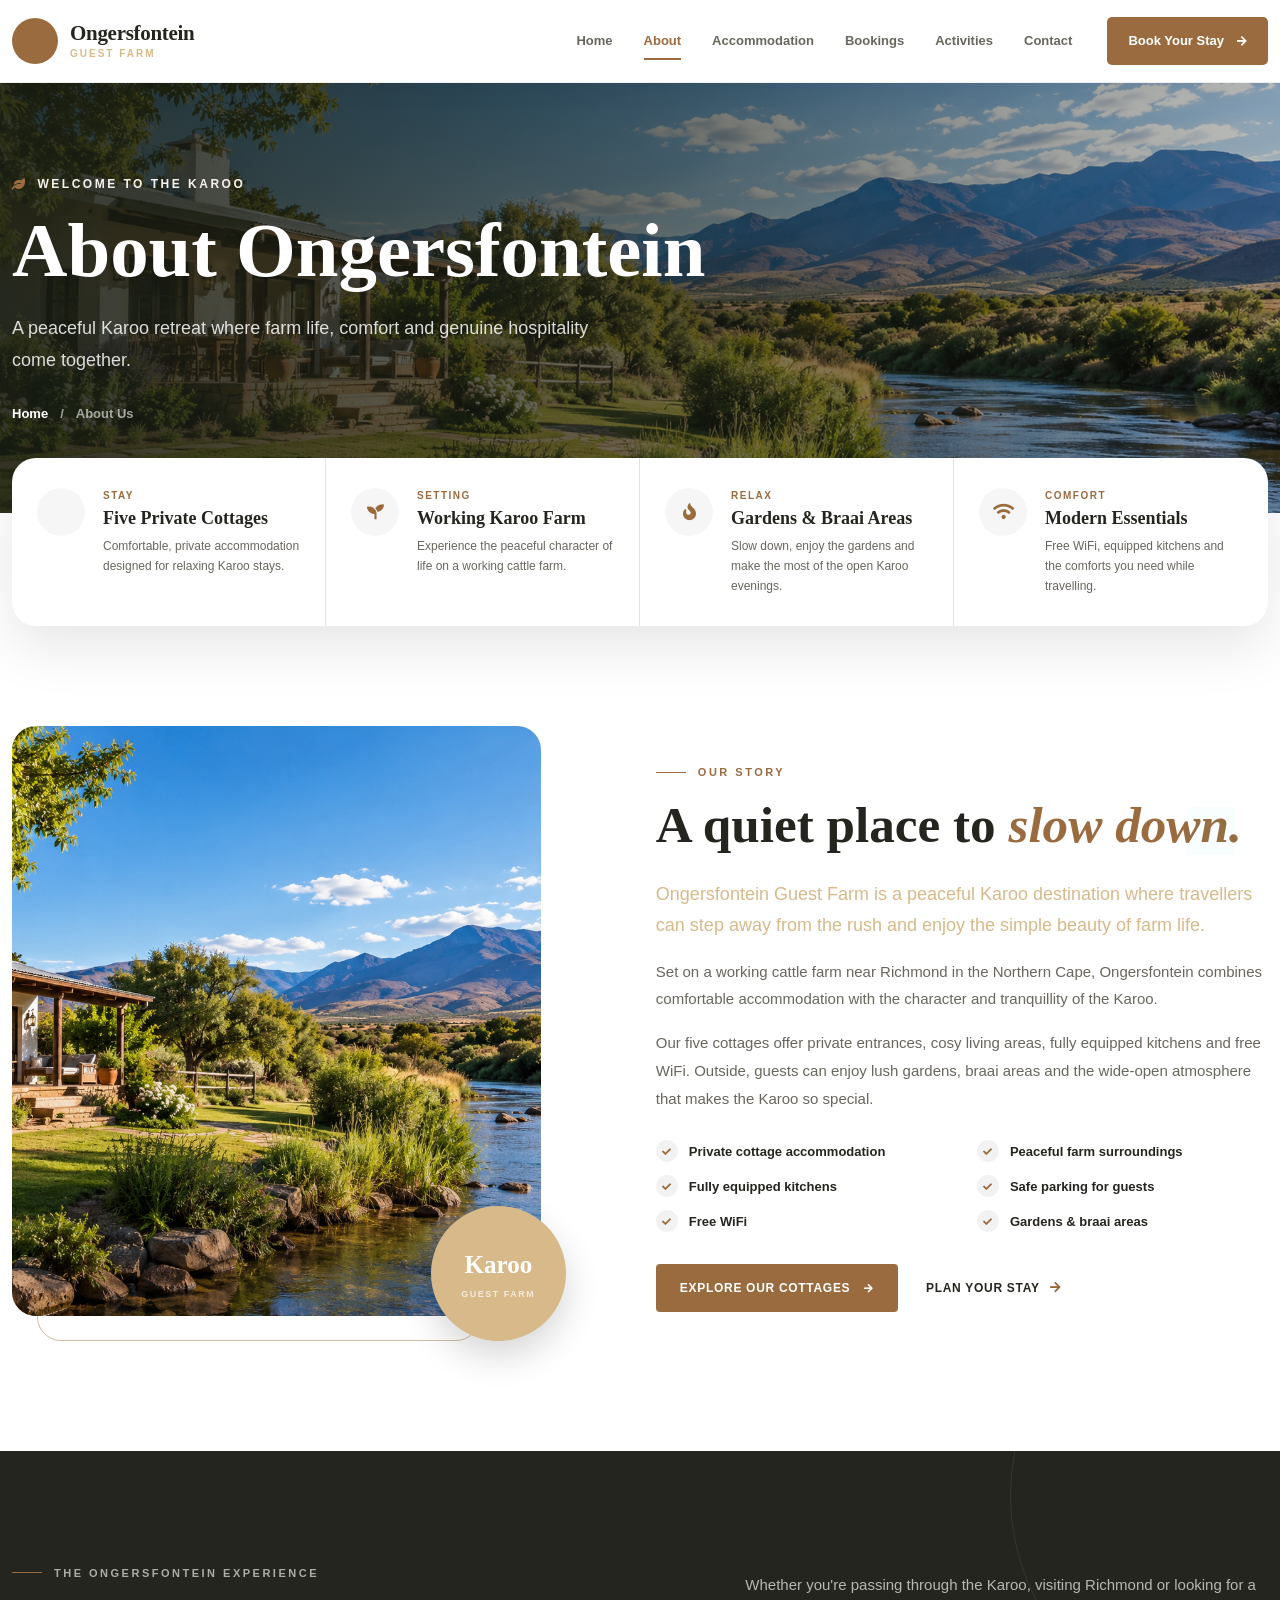
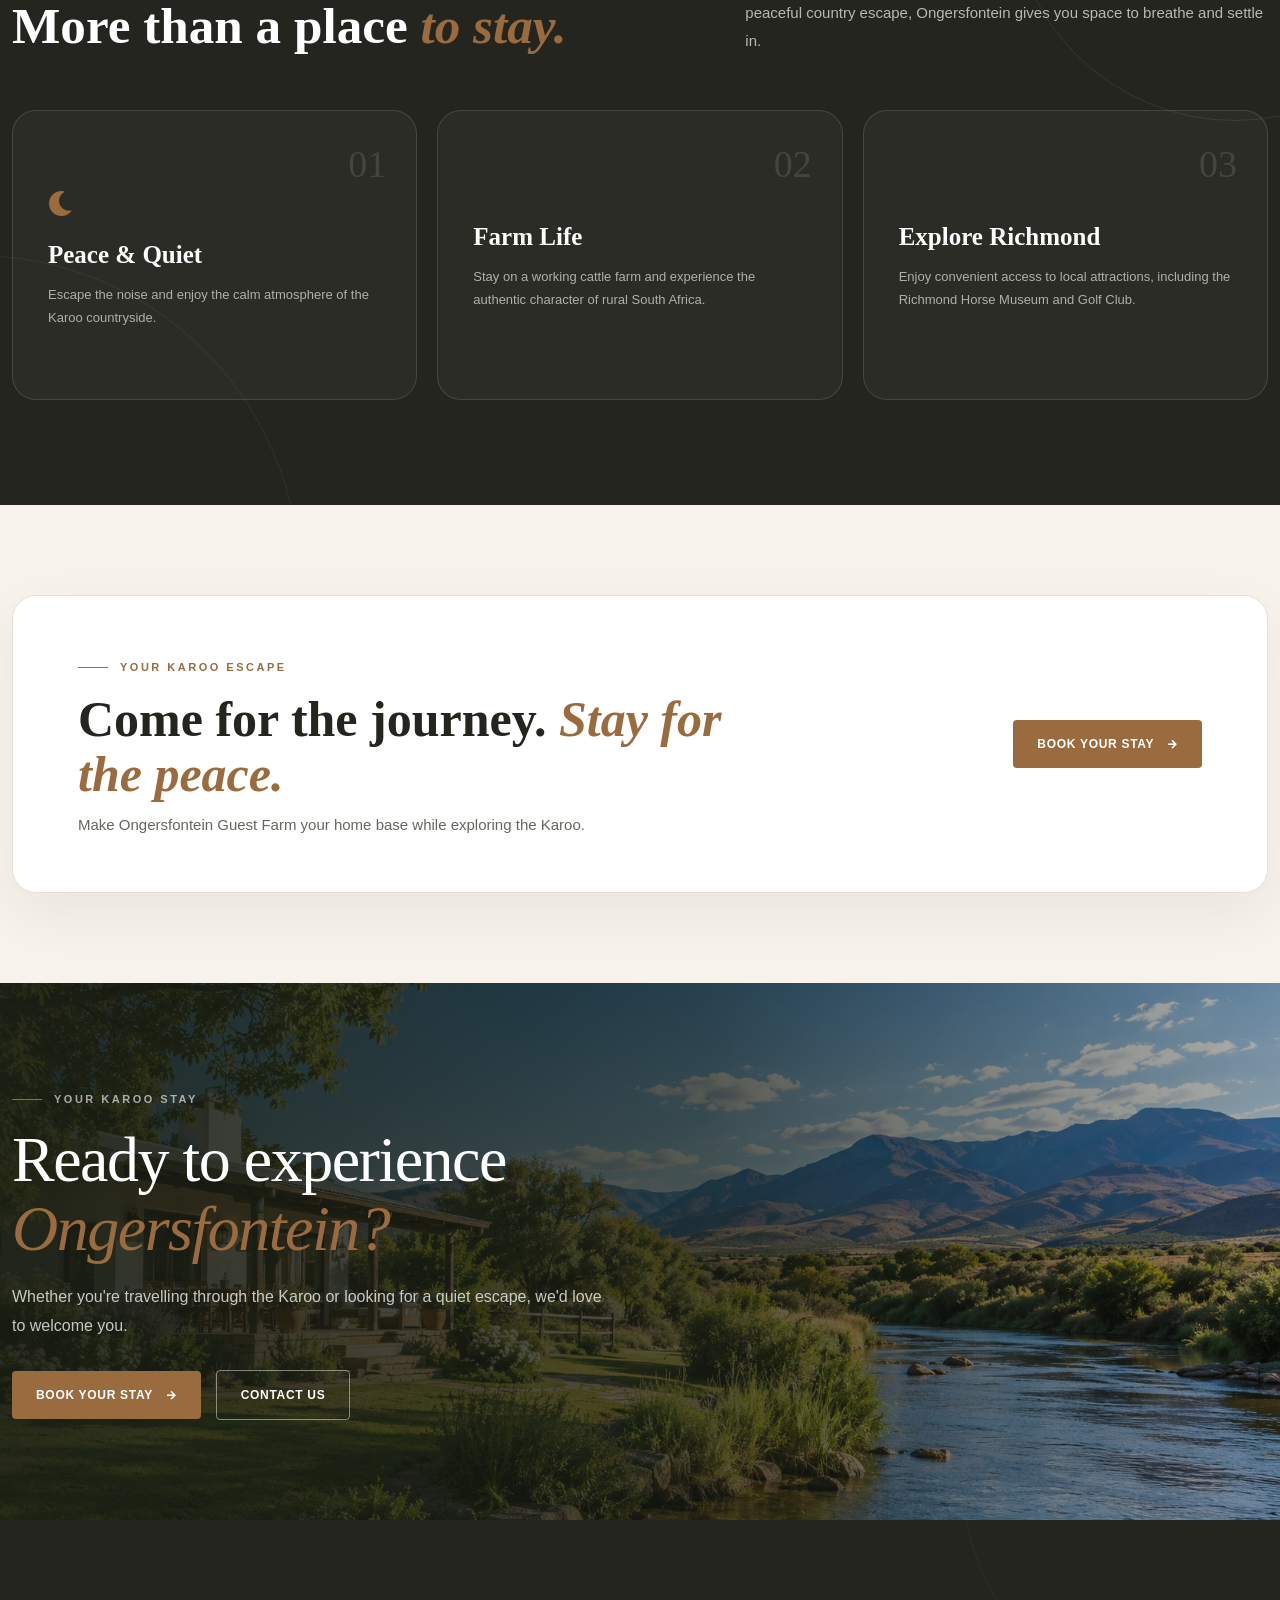
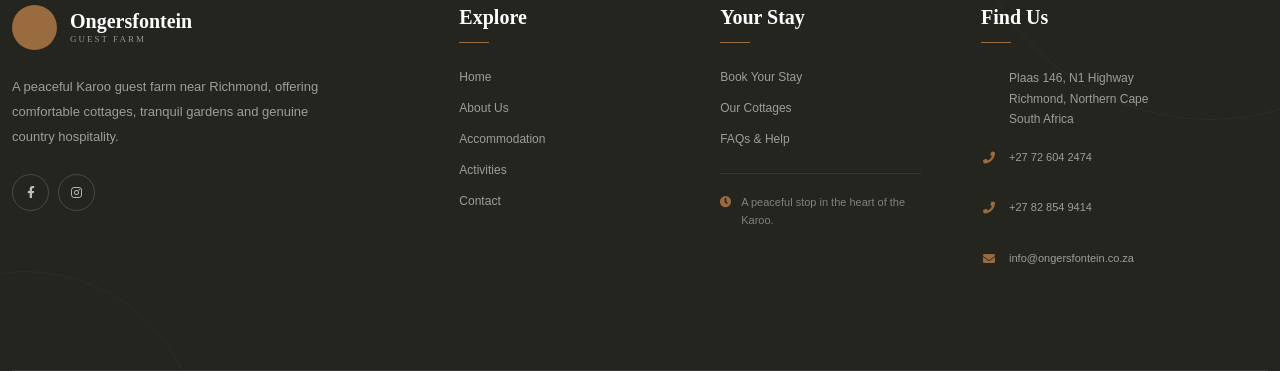
==== about.html @ 4c29304d "Initial website" ====
<!DOCTYPE html>
<html lang="en">

<head>
    <meta charset="utf-8">
    <title>eLEARNING - eLearning HTML Template</title>
    <meta content="width=device-width, initial-scale=1.0" name="viewport">
    <meta content="" name="keywords">
    <meta content="" name="description">

    <!-- Favicon -->
    <link href="img/favicon.ico" rel="icon">

    <!-- Google Web Fonts -->
    <link rel="preconnect" href="https://fonts.googleapis.com">
    <link rel="preconnect" href="https://fonts.gstatic.com" crossorigin>
    <link href="https://fonts.googleapis.com/css2?family=Heebo:wght@400;500;600&family=Nunito:wght@600;700;800&display=swap" rel="stylesheet">

    <!-- Icon Font Stylesheet -->
    <link href="https://cdnjs.cloudflare.com/ajax/libs/font-awesome/5.10.0/css/all.min.css" rel="stylesheet">
    <link href="https://cdn.jsdelivr.net/npm/bootstrap-icons@1.4.1/font/bootstrap-icons.css" rel="stylesheet">

    <!-- Libraries Stylesheet -->
    <link href="lib/animate/animate.min.css" rel="stylesheet">
    <link href="lib/owlcarousel/assets/owl.carousel.min.css" rel="stylesheet">

    <!-- Customized Bootstrap Stylesheet -->
    <link href="css/bootstrap.min.css" rel="stylesheet">

    <!-- Template Stylesheet -->
    <link href="css/style.css" rel="stylesheet">
</head>

<body>
 <!-- Spinner Start -->
<div id="spinner" class="modern-spinner show">
    <div class="spinner-ring"></div>
</div>
<!-- Spinner End -->


<!-- Navbar Start -->
<nav class="navbar navbar-expand-lg modern-navbar sticky-top">
    <div class="container">

        <a href="index.html" class="navbar-brand modern-brand">
            <span class="brand-mark">
                <i class="fa fa-mountain-sun"></i>
            </span>
            <span>
                <strong>Ongersfontein</strong>
                <small>Guest Farm</small>
            </span>
        </a>

        <button type="button"
                class="navbar-toggler modern-toggler"
                data-bs-toggle="collapse"
                data-bs-target="#navbarCollapse"
                aria-controls="navbarCollapse"
                aria-expanded="false"
                aria-label="Toggle navigation">
            <span></span>
            <span></span>
            <span></span>
        </button>

        <div class="collapse navbar-collapse" id="navbarCollapse">

            <div class="navbar-nav ms-auto align-items-lg-center">

                <a href="index.html" class="nav-item nav-link">
                    Home
                </a>

                <a href="about.html" class="nav-item nav-link active">
                    About
                </a>

                <a href="accommodation.html" class="nav-item nav-link">
                    Accommodation
                </a>

                <a href="bookings.html" class="nav-item nav-link">
                    Bookings
                </a>

                <a href="activities.html" class="nav-item nav-link">
                    Activities
                </a>

                <a href="contact.html" class="nav-item nav-link">
                    Contact
                </a>

            </div>

            <a href="bookings.html" class="modern-nav-btn">
                Book Your Stay
                <i class="fa fa-arrow-right"></i>
            </a>

        </div>
    </div>
</nav>
<!-- Navbar End -->


<!-- Page Hero Start -->
<section class="inner-page-hero">
    <div class="inner-page-hero-bg"></div>
    <div class="inner-page-hero-overlay"></div>

    <div class="container">
        <div class="inner-page-hero-content">

            <span class="hero-eyebrow">
                <i class="fa fa-leaf"></i>
                Welcome to the Karoo
            </span>

            <h1>About Ongersfontein</h1>

            <p>
                A peaceful Karoo retreat where farm life, comfort and
                genuine hospitality come together.
            </p>

            <div class="modern-breadcrumb">
                <a href="index.html">Home</a>
                <span>/</span>
                <span>About Us</span>
            </div>

        </div>
    </div>
</section>
<!-- Page Hero End -->


<!-- Highlights Start -->
<section class="about-highlights">
    <div class="container">

        <div class="highlight-grid">

            <div class="highlight-card">
                <div class="highlight-icon">
                    <i class="fa fa-house"></i>
                </div>

                <div>
                    <span>Stay</span>
                    <h4>Five Private Cottages</h4>
                    <p>
                        Comfortable, private accommodation designed
                        for relaxing Karoo stays.
                    </p>
                </div>
            </div>


            <div class="highlight-card">
                <div class="highlight-icon">
                    <i class="fa fa-seedling"></i>
                </div>

                <div>
                    <span>Setting</span>
                    <h4>Working Karoo Farm</h4>
                    <p>
                        Experience the peaceful character of life
                        on a working cattle farm.
                    </p>
                </div>
            </div>


            <div class="highlight-card">
                <div class="highlight-icon">
                    <i class="fa fa-fire"></i>
                </div>

                <div>
                    <span>Relax</span>
                    <h4>Gardens & Braai Areas</h4>
                    <p>
                        Slow down, enjoy the gardens and make the
                        most of the open Karoo evenings.
                    </p>
                </div>
            </div>


            <div class="highlight-card">
                <div class="highlight-icon">
                    <i class="fa fa-wifi"></i>
                </div>

                <div>
                    <span>Comfort</span>
                    <h4>Modern Essentials</h4>
                    <p>
                        Free WiFi, equipped kitchens and the comforts
                        you need while travelling.
                    </p>
                </div>
            </div>

        </div>

    </div>
</section>
<!-- Highlights End -->


<!-- About Story Start -->
<section class="farm-story-section">
    <div class="container">

        <div class="farm-story-grid">

            <!-- Image -->
            <div class="farm-story-image-wrap">

                <div class="farm-story-image">
                    <img src="img/A.png"
                         alt="Ongersfontein Guest Farm in the Karoo">
                </div>

                <div class="farm-story-badge">
                    <strong>Karoo</strong>
                    <span>Guest Farm</span>
                </div>

            </div>


            <!-- Content -->
            <div class="farm-story-content">

                <span class="modern-section-label">
                    Our Story
                </span>

                <h2>
                    A quiet place to
                    <em>slow down.</em>
                </h2>

                <p class="story-lead">
                    Ongersfontein Guest Farm is a peaceful Karoo
                    destination where travellers can step away from
                    the rush and enjoy the simple beauty of farm life.
                </p>

                <p>
                    Set on a working cattle farm near Richmond in the
                    Northern Cape, Ongersfontein combines comfortable
                    accommodation with the character and tranquillity
                    of the Karoo.
                </p>

                <p>
                    Our five cottages offer private entrances, cosy
                    living areas, fully equipped kitchens and free WiFi.
                    Outside, guests can enjoy lush gardens, braai areas
                    and the wide-open atmosphere that makes the Karoo
                    so special.
                </p>


                <div class="story-features">

                    <div class="story-feature">
                        <i class="fa fa-check"></i>
                        <span>Private cottage accommodation</span>
                    </div>

                    <div class="story-feature">
                        <i class="fa fa-check"></i>
                        <span>Peaceful farm surroundings</span>
                    </div>

                    <div class="story-feature">
                        <i class="fa fa-check"></i>
                        <span>Fully equipped kitchens</span>
                    </div>

                    <div class="story-feature">
                        <i class="fa fa-check"></i>
                        <span>Safe parking for guests</span>
                    </div>

                    <div class="story-feature">
                        <i class="fa fa-check"></i>
                        <span>Free WiFi</span>
                    </div>

                    <div class="story-feature">
                        <i class="fa fa-check"></i>
                        <span>Gardens & braai areas</span>
                    </div>

                </div>


                <div class="story-actions">

                    <a href="accommodation.html"
                       class="modern-primary-btn">
                        Explore Our Cottages
                        <i class="fa fa-arrow-right"></i>
                    </a>

                    <a href="bookings.html"
                       class="modern-text-btn">
                        Plan Your Stay
                        <i class="fa fa-arrow-right"></i>
                    </a>

                </div>

            </div>

        </div>

    </div>
</section>
<!-- About Story End -->


<!-- Karoo Experience Start -->
<section class="karoo-experience">

    <div class="container">

        <div class="experience-heading">

            <div>
                <span class="modern-section-label light-label">
                    The Ongersfontein Experience
                </span>

                <h2>
                    More than a place
                    <em>to stay.</em>
                </h2>
            </div>

            <p>
                Whether you're passing through the Karoo, visiting
                Richmond or looking for a peaceful country escape,
                Ongersfontein gives you space to breathe and settle in.
            </p>

        </div>


        <div class="experience-grid">

            <div class="experience-card">
                <div class="experience-number">01</div>

                <i class="fa fa-moon"></i>

                <h3>Peace & Quiet</h3>

                <p>
                    Escape the noise and enjoy the calm atmosphere
                    of the Karoo countryside.
                </p>
            </div>


            <div class="experience-card">
                <div class="experience-number">02</div>

                <i class="fa fa-cow"></i>

                <h3>Farm Life</h3>

                <p>
                    Stay on a working cattle farm and experience
                    the authentic character of rural South Africa.
                </p>
            </div>


            <div class="experience-card">
                <div class="experience-number">03</div>

                <i class="fa fa-location-dot"></i>

                <h3>Explore Richmond</h3>

                <p>
                    Enjoy convenient access to local attractions,
                    including the Richmond Horse Museum and Golf Club.
                </p>
            </div>

        </div>

    </div>

</section>
<!-- Karoo Experience End -->


<!-- Location / CTA Start -->
<section class="about-booking-cta">

    <div class="container">

        <div class="about-cta-inner">

            <div>
                <span class="modern-section-label">
                    Your Karoo Escape
                </span>

                <h2>
                    Come for the journey.
                    <em>Stay for the peace.</em>
                </h2>

                <p>
                    Make Ongersfontein Guest Farm your home base
                    while exploring the Karoo.
                </p>
            </div>

            <a href="bookings.html" class="modern-primary-btn">
                Book Your Stay
                <i class="fa fa-arrow-right"></i>
            </a>

        </div>

    </div>

</section>



<!-- Booking CTA Start -->
<section class="final-booking">

    <div class="final-booking-bg"></div>
    <div class="final-booking-overlay"></div>

    <div class="container">

        <div class="final-booking-content">

            <span class="modern-section-label light-label">
                Your Karoo Stay
            </span>

            <h2>
                Ready to experience
                <em>Ongersfontein?</em>
            </h2>

            <p>
                Whether you're travelling through the Karoo or
                looking for a quiet escape, we'd love to welcome you.
            </p>

            <div class="final-booking-actions">

                <a href="bookings.html" class="modern-primary-btn">
                    Book Your Stay
                    <i class="fa fa-arrow-right"></i>
                </a>

                <a href="contact.html" class="modern-light-btn">
                    Contact Us
                </a>

            </div>

        </div>

    </div>

</section>
<!-- Booking CTA End -->


<!-- Footer Start -->
<footer class="modern-footer">

    <div class="container">

        <div class="footer-main">

            <!-- Brand -->
            <div class="footer-brand">

                <a href="index.html" class="footer-logo">
                    <span class="footer-logo-mark">
                        <i class="fa fa-mountain-sun"></i>
                    </span>

                    <span>
                        <strong>Ongersfontein</strong>
                        <small>Guest Farm</small>
                    </span>
                </a>

                <p>
                    A peaceful Karoo guest farm near Richmond,
                    offering comfortable cottages, tranquil gardens
                    and genuine country hospitality.
                </p>

                <div class="footer-social">

                    <a href="#"
                       aria-label="Facebook">
                        <i class="fab fa-facebook-f"></i>
                    </a>

                    <a href="#"
                       aria-label="Instagram">
                        <i class="fab fa-instagram"></i>
                    </a>

                </div>

            </div>


            <!-- Explore -->
            <div class="footer-column">

                <h4>Explore</h4>

                <a href="index.html">Home</a>
                <a href="about.html">About Us</a>
                <a href="accommodation.html">Accommodation</a>
                <a href="activities.html">Activities</a>
                <a href="contact.html">Contact</a>

            </div>


            <!-- Your Stay -->
            <div class="footer-column">

                <h4>Your Stay</h4>

                <a href="bookings.html">Book Your Stay</a>
                <a href="accommodation.html">Our Cottages</a>
                <a href="faq.html">FAQs & Help</a>

                <div class="footer-mini-note">
                    <i class="fa fa-clock"></i>
                    <span>
                        A peaceful stop in the
                        heart of the Karoo.
                    </span>
                </div>

            </div>


            <!-- Contact -->
            <div class="footer-column footer-contact">

                <h4>Find Us</h4>

                <div class="footer-contact-item">
                    <i class="fa fa-location-dot"></i>

                    <span>
                        Plaas 146, N1 Highway<br>
                        Richmond, Northern Cape<br>
                        South Africa
                    </span>
                </div>


                <div class="footer-contact-item">
                    <i class="fa fa-phone"></i>

                    <a href="tel:+27726042474">
                        +27 72 604 2474
                    </a>
                </div>


                <div class="footer-contact-item">
                    <i class="fa fa-phone"></i>

                    <a href="tel:+27828549414">
                        +27 82 854 9414
                    </a>
                </div>


                <div class="footer-contact-item">
                    <i class="fa fa-envelope"></i>

                    <a href="mailto:info@ongersfontein.co.za">
                        info@ongersfontein.co.za
                    </a>
                </div>

            </div>

        </div>
    <!-- Back to Top -->
    <a href="#" class="btn btn-lg btn-primary btn-lg-square back-to-top"><i class="bi bi-arrow-up"></i></a>


    <!-- JavaScript Libraries -->
    <script src="https://code.jquery.com/jquery-3.4.1.min.js"></script>
    <script src="https://cdn.jsdelivr.net/npm/bootstrap@5.0.0/dist/js/bootstrap.bundle.min.js"></script>
    <script src="lib/wow/wow.min.js"></script>
    <script src="lib/easing/easing.min.js"></script>
    <script src="lib/waypoints/waypoints.min.js"></script>
    <script src="lib/owlcarousel/owl.carousel.min.js"></script>

    <!-- Template Javascript -->
    <script src="js/main.js"></script>
</body>

</html>
---- css/style.css ----
/********** Template CSS **********/
:root {
    --primary: #06BBCC;
    --light: #F0FBFC;
    --dark: #181d38;
}

.fw-medium {
    font-weight: 600 !important;
}

.fw-semi-bold {
    font-weight: 700 !important;
}

.back-to-top {
    position: fixed;
    display: none;
    right: 45px;
    bottom: 45px;
    z-index: 99;
}


/*** Spinner ***/
#spinner {
    opacity: 0;
    visibility: hidden;
    transition: opacity .5s ease-out, visibility 0s linear .5s;
    z-index: 99999;
}

#spinner.show {
    transition: opacity .5s ease-out, visibility 0s linear 0s;
    visibility: visible;
    opacity: 1;
}


/*** Button ***/
.btn {
    font-family: 'Nunito', sans-serif;
    font-weight: 600;
    transition: .5s;
}

.btn.btn-primary,
.btn.btn-secondary {
    color: #FFFFFF;
}

.btn-square {
    width: 38px;
    height: 38px;
}

.btn-sm-square {
    width: 32px;
    height: 32px;
}

.btn-lg-square {
    width: 48px;
    height: 48px;
}

.btn-square,
.btn-sm-square,
.btn-lg-square {
    padding: 0;
    display: flex;
    align-items: center;
    justify-content: center;
    font-weight: normal;
    border-radius: 0px;
}


/*** Navbar ***/
.navbar .dropdown-toggle::after {
    border: none;
    content: "\f107";
    font-family: "Font Awesome 5 Free";
    font-weight: 900;
    vertical-align: middle;
    margin-left: 8px;
}

.navbar-light .navbar-nav .nav-link {
    margin-right: 30px;
    padding: 25px 0;
    color: #FFFFFF;
    font-size: 15px;
    text-transform: uppercase;
    outline: none;
}

.navbar-light .navbar-nav .nav-link:hover,
.navbar-light .navbar-nav .nav-link.active {
    color: var(--primary);
}

@media (max-width: 991.98px) {
    .navbar-light .navbar-nav .nav-link  {
        margin-right: 0;
        padding: 10px 0;
    }

    .navbar-light .navbar-nav {
        border-top: 1px solid #EEEEEE;
    }
}

.navbar-light .navbar-brand,
.navbar-light a.btn {
    height: 75px;
}

.navbar-light .navbar-nav .nav-link {
    color: var(--dark);
    font-weight: 500;
}

.navbar-light.sticky-top {
    top: -100px;
    transition: .5s;
}

@media (min-width: 992px) {
    .navbar .nav-item .dropdown-menu {
        display: block;
        margin-top: 0;
        opacity: 0;
        visibility: hidden;
        transition: .5s;
    }

    .navbar .dropdown-menu.fade-down {
        top: 100%;
        transform: rotateX(-75deg);
        transform-origin: 0% 0%;
    }

    .navbar .nav-item:hover .dropdown-menu {
        top: 100%;
        transform: rotateX(0deg);
        visibility: visible;
        transition: .5s;
        opacity: 1;
    }
}


/*** Header carousel ***/
@media (max-width: 768px) {
    .header-carousel .owl-carousel-item {
        position: relative;
        min-height: 500px;
    }
    
    .header-carousel .owl-carousel-item img {
        position: absolute;
        width: 100%;
        height: 100%;
        object-fit: cover;
    }
}

.header-carousel .owl-nav {
    position: absolute;
    top: 50%;
    right: 8%;
    transform: translateY(-50%);
    display: flex;
    flex-direction: column;
}

.header-carousel .owl-nav .owl-prev,
.header-carousel .owl-nav .owl-next {
    margin: 7px 0;
    width: 45px;
    height: 45px;
    display: flex;
    align-items: center;
    justify-content: center;
    color: #FFFFFF;
    background: transparent;
    border: 1px solid #FFFFFF;
    font-size: 22px;
    transition: .5s;
}

.header-carousel .owl-nav .owl-prev:hover,
.header-carousel .owl-nav .owl-next:hover {
    background: var(--primary);
    border-color: var(--primary);
}

.page-header {
    background: linear-gradient(rgba(24, 29, 56, .7), rgba(24, 29, 56, .7)), url(../img/E.png);
    background-position: center center;
    background-repeat: no-repeat;
    background-size: cover;
}

.page-header-inner {
    background: rgba(15, 23, 43, .7);
}

.breadcrumb-item + .breadcrumb-item::before {
    color: var(--light);
}


/*** Section Title ***/
.section-title {
    position: relative;
    display: inline-block;
    text-transform: uppercase;
}

.section-title::before {
    position: absolute;
    content: "";
    width: calc(100% + 80px);
    height: 2px;
    top: 4px;
    left: -40px;
    background: var(--primary);
    z-index: -1;
}

.section-title::after {
    position: absolute;
    content: "";
    width: calc(100% + 120px);
    height: 2px;
    bottom: 5px;
    left: -60px;
    background: var(--primary);
    z-index: -1;
}

.section-title.text-start::before {
    width: calc(100% + 40px);
    left: 0;
}

.section-title.text-start::after {
    width: calc(100% + 60px);
    left: 0;
}


/*** Service ***/
.service-item {
    background: var(--light);
    transition: .5s;
}

.service-item:hover {
    margin-top: -10px;
    background: var(--primary);
}

.service-item * {
    transition: .5s;
}

.service-item:hover * {
    color: var(--light) !important;
}


/*** Categories & Courses ***/
.category img,
.course-item img {
    transition: .5s;
}

.category a:hover img,
.course-item:hover img {
    transform: scale(1.1);
}


/*** Team ***/
.team-item img {
    transition: .5s;
}

.team-item:hover img {
    transform: scale(1.1);
}


/*** Testimonial ***/
.testimonial-carousel::before {
    position: absolute;
    content: "";
    top: 0;
    left: 0;
    height: 100%;
    width: 0;
    background: linear-gradient(to right, rgba(255, 255, 255, 1) 0%, rgba(255, 255, 255, 0) 100%);
    z-index: 1;
}

.testimonial-carousel::after {
    position: absolute;
    content: "";
    top: 0;
    right: 0;
    height: 100%;
    width: 0;
    background: linear-gradient(to left, rgba(255, 255, 255, 1) 0%, rgba(255, 255, 255, 0) 100%);
    z-index: 1;
}

@media (min-width: 768px) {
    .testimonial-carousel::before,
    .testimonial-carousel::after {
        width: 200px;
    }
}

@media (min-width: 992px) {
    .testimonial-carousel::before,
    .testimonial-carousel::after {
        width: 300px;
    }
}

.testimonial-carousel .owl-item .testimonial-text,
.testimonial-carousel .owl-item.center .testimonial-text * {
    transition: .5s;
}

.testimonial-carousel .owl-item.center .testimonial-text {
    background: var(--primary) !important;
}

.testimonial-carousel .owl-item.center .testimonial-text * {
    color: #FFFFFF !important;
}

.testimonial-carousel .owl-dots {
    margin-top: 24px;
    display: flex;
    align-items: flex-end;
    justify-content: center;
}

.testimonial-carousel .owl-dot {
    position: relative;
    display: inline-block;
    margin: 0 5px;
    width: 15px;
    height: 15px;
    border: 1px solid #CCCCCC;
    transition: .5s;
}

.testimonial-carousel .owl-dot.active {
    background: var(--primary);
    border-color: var(--primary);
}


/*** Footer ***/
.footer .btn.btn-social {
    margin-right: 5px;
    width: 35px;
    height: 35px;
    display: flex;
    align-items: center;
    justify-content: center;
    color: var(--light);
    font-weight: normal;
    border: 1px solid #FFFFFF;
    border-radius: 35px;
    transition: .3s;
}

.footer .btn.btn-social:hover {
    color: var(--primary);
}

.footer .btn.btn-link {
    display: block;
    margin-bottom: 5px;
    padding: 0;
    text-align: left;
    color: #FFFFFF;
    font-size: 15px;
    font-weight: normal;
    text-transform: capitalize;
    transition: .3s;
}

.footer .btn.btn-link::before {
    position: relative;
    content: "\f105";
    font-family: "Font Awesome 5 Free";
    font-weight: 900;
    margin-right: 10px;
}

.footer .btn.btn-link:hover {
    letter-spacing: 1px;
    box-shadow: none;
}

.footer .copyright {
    padding: 25px 0;
    font-size: 15px;
    border-top: 1px solid rgba(256, 256, 256, .1);
}

.footer .copyright a {
    color: var(--light);
}

.footer .footer-menu a {
    margin-right: 15px;
    padding-right: 15px;
    border-right: 1px solid rgba(255, 255, 255, .1);
}

.footer .footer-menu a:last-child {
    margin-right: 0;
    padding-right: 0;
    border-right: none;
}


/* Custom Tailwind overrides */
#spinner.show {
  opacity: 1 !important;
  visibility: visible !important;
}

.animate__animated.animate__fadeInDown {
  animation: fadeInDown 1s ease forwards;
}

@keyframes fadeInDown {
  from { opacity: 0; transform: translateY(-20px); }
  to { opacity: 1; transform: translateY(0); }
}
/* Spinner visibility toggle */
#spinner.show {
  opacity: 1 !important;
  visibility: visible !important;
}

/* Animate.css fallback for fadeInDown */
@keyframes fadeInDown {
  from { opacity: 0; transform: translateY(-20px); }
  to { opacity: 1; transform: translateY(0); }
}
.animate__animated.animate__fadeInDown {
  animation: fadeInDown 1s ease forwards;
}


/* =========================================================
   ONGERSFONTEIN GUEST FARM
   MODERN HOSPITALITY DESIGN
========================================================= */

:root {
    --primary: #9a6b3f;
    --primary-dark: #76502f;
    --secondary: #d8b98a;

    --dark: #25251f;
    --dark-soft: #3a392f;

    --cream: #f7f3ec;
    --cream-dark: #eee7dc;

    --white: #ffffff;
    --text: #68665d;
    --border: #e7e0d5;

    --radius: 16px;
    --radius-lg: 24px;

    --transition: all 0.3s ease;
}


/* =========================================================
   GENERAL
========================================================= */

body {
    font-family: "Inter", sans-serif;
    color: var(--text);
    background: var(--white);
}

h1,
h2,
h3,
h4,
h5,
h6 {
    font-family: "Playfair Display", serif;
    color: var(--dark);
}

a {
    text-decoration: none;
    transition: var(--transition);
}

.container {
    max-width: 1180px;
}


/* =========================================================
   LOADER
========================================================= */

.site-loader {
    position: fixed;
    inset: 0;
    z-index: 99999;
    background: var(--cream);
    display: flex;
    align-items: center;
    justify-content: center;
}

.loader-ring {
    width: 48px;
    height: 48px;
    border: 3px solid rgba(154, 107, 63, 0.2);
    border-top-color: var(--primary);
    border-radius: 50%;
    animation: loader 0.8s linear infinite;
}

@keyframes loader {
    to {
        transform: rotate(360deg);
    }
}


/* =========================================================
   NAVBAR
========================================================= */

.site-navbar {
    position: sticky;
    top: 0;
    z-index: 1000;
    width: 100%;
    background: rgba(255, 255, 255, 0.96);
    border-bottom: 1px solid rgba(0, 0, 0, 0.05);
    backdrop-filter: blur(12px);
}

.navbar-inner {
    min-height: 82px;
    display: flex;
    align-items: center;
}

.brand {
    display: flex;
    align-items: center;
    gap: 12px;
    color: var(--dark);
}

.brand:hover {
    color: var(--primary);
}

.brand-icon {
    width: 43px;
    height: 43px;
    border-radius: 50%;
    background: var(--cream);
    color: var(--primary);
    display: flex;
    align-items: center;
    justify-content: center;
    font-size: 17px;
}

.brand-text {
    display: flex;
    flex-direction: column;
    line-height: 1.1;
}

.brand-text strong {
    font-family: "Playfair Display", serif;
    font-size: 21px;
    font-weight: 700;
}

.brand-text small {
    margin-top: 4px;
    color: var(--text);
    font-size: 10px;
    text-transform: uppercase;
    letter-spacing: 2px;
}


.navbar-links {
    display: flex;
    align-items: center;
    gap: 30px;
    margin-left: auto;
    margin-right: 30px;
}

.navbar-links a {
    position: relative;
    color: var(--dark);
    font-size: 13px;
    font-weight: 600;
    letter-spacing: 0.2px;
    padding: 31px 0;
}

.navbar-links a::after {
    content: "";
    position: absolute;
    bottom: 23px;
    left: 0;
    width: 0;
    height: 2px;
    background: var(--primary);
    transition: var(--transition);
}

.navbar-links a:hover,
.navbar-links a.active {
    color: var(--primary);
}

.navbar-links a:hover::after,
.navbar-links a.active::after {
    width: 100%;
}


.nav-book-btn {
    display: inline-flex;
    align-items: center;
    gap: 12px;
    padding: 13px 20px;
    background: var(--dark);
    color: var(--white);
    border-radius: 50px;
    font-size: 12px;
    font-weight: 700;
    letter-spacing: 0.3px;
}

.nav-book-btn:hover {
    background: var(--primary);
    color: var(--white);
    transform: translateY(-2px);
}

.nav-book-btn i {
    font-size: 11px;
}


/* =========================================================
   MOBILE NAV
========================================================= */

.navbar-toggle {
    display: none;
    margin-left: auto;
    border: 0;
    background: transparent;
    width: 42px;
    height: 42px;
    padding: 8px;
}

.navbar-toggle span {
    display: block;
    height: 2px;
    background: var(--dark);
    margin: 5px 0;
}


/* =========================================================
   HERO
========================================================= */

.hero-section {
    position: relative;
    overflow: hidden;
}

.hero-slide {
    position: relative;
    height: min(720px, calc(100vh - 82px));
    min-height: 580px;
    overflow: hidden;
}

.hero-slide > img {
    width: 100%;
    height: 100%;
    object-fit: cover;
}

.hero-overlay {
    position: absolute;
    inset: 0;
    background:
        linear-gradient(
            90deg,
            rgba(20, 21, 17, 0.82) 0%,
            rgba(20, 21, 17, 0.60) 42%,
            rgba(20, 21, 17, 0.15) 100%
        );
}

.hero-content {
    position: absolute;
    inset: 0;
    display: flex;
    align-items: center;
}

.hero-copy {
    max-width: 680px;
    padding-bottom: 25px;
}

.hero-eyebrow {
    display: flex;
    align-items: center;
    gap: 10px;
    margin-bottom: 20px;
    color: var(--secondary);
    font-size: 12px;
    font-weight: 700;
    text-transform: uppercase;
    letter-spacing: 3px;
}

.hero-eyebrow span {
    width: 35px;
    height: 1px;
    background: var(--secondary);
}

.hero-copy h1 {
    margin: 0 0 22px;
    color: var(--white);
    font-size: clamp(48px, 6vw, 82px);
    line-height: 0.98;
    font-weight: 500;
    letter-spacing: -2px;
}

.hero-copy h1 em {
    color: var(--secondary);
    font-weight: 400;
}

.hero-copy p {
    max-width: 570px;
    margin-bottom: 32px;
    color: rgba(255, 255, 255, 0.86);
    font-size: 17px;
    line-height: 1.8;
}

.hero-buttons {
    display: flex;
    flex-wrap: wrap;
    gap: 12px;
}


/* =========================================================
   BUTTONS
========================================================= */

.btn-primary-custom {
    display: inline-flex;
    align-items: center;
    justify-content: center;
    gap: 15px;

    padding: 15px 24px;

    border-radius: 50px;

    background: var(--primary);
    color: var(--white);

    font-size: 12px;
    font-weight: 700;
    letter-spacing: 0.4px;
}

.btn-primary-custom:hover {
    color: var(--white);
    background: var(--primary-dark);
    transform: translateY(-2px);
}

.btn-primary-custom i {
    font-size: 10px;
}


.btn-outline-light-custom {
    display: inline-flex;
    align-items: center;
    justify-content: center;

    padding: 14px 23px;

    border: 1px solid rgba(255, 255, 255, 0.55);
    border-radius: 50px;

    color: var(--white);

    font-size: 12px;
    font-weight: 700;
}

.btn-outline-light-custom:hover {
    background: var(--white);
    color: var(--dark);
}


/* =========================================================
   HERO LOCATION
========================================================= */

.hero-location {
    position: absolute;
    right: 40px;
    bottom: 35px;

    display: flex;
    align-items: center;
    gap: 9px;

    color: rgba(255, 255, 255, 0.8);

    font-size: 11px;
    text-transform: uppercase;
    letter-spacing: 1.5px;
}

.hero-location i {
    color: var(--secondary);
}


/* =========================================================
   HERO SCROLL
========================================================= */

.hero-scroll {
    position: absolute;
    left: 50%;
    bottom: 28px;
    transform: translateX(-50%);

    display: flex;
    flex-direction: column;
    align-items: center;
    gap: 7px;

    color: rgba(255, 255, 255, 0.65);

    font-size: 9px;
    text-transform: uppercase;
    letter-spacing: 2px;

    z-index: 10;
}

.hero-scroll i {
    font-size: 10px;
}


/* =========================================================
   HIGHLIGHTS
========================================================= */

.highlights-section {
    position: relative;
    margin-top: -1px;
    padding: 0 0 20px;
    background: var(--white);
}

.highlights-card {
    position: relative;
    z-index: 20;

    display: grid;
    grid-template-columns: repeat(4, 1fr);

    padding: 27px 30px;

    background: var(--white);
    border-radius: 0 0 var(--radius-lg) var(--radius-lg);

    box-shadow: 0 15px 45px rgba(37, 37, 31, 0.08);
}

.highlight-item {
    display: flex;
    align-items: center;
    gap: 15px;
    padding: 5px 15px;
}

.highlight-icon {
    flex: 0 0 auto;

    width: 46px;
    height: 46px;

    display: flex;
    align-items: center;
    justify-content: center;

    border-radius: 50%;

    background: var(--cream);
    color: var(--primary);
}

.highlight-item span {
    display: block;
    margin-bottom: 4px;

    font-size: 9px;
    text-transform: uppercase;
    letter-spacing: 1.4px;
    color: #99958b;
}

.highlight-item strong {
    color: var(--dark);
    font-size: 13px;
}

.highlight-divider {
    width: 1px;
    background: var(--border);
}


/* =========================================================
   INTRO SECTION
========================================================= */

.intro-section {
    padding: 110px 0;
    background: var(--cream);
}

.intro-image-wrapper {
    position: relative;
    padding-right: 35px;
    padding-bottom: 35px;
}

.intro-image-wrapper::after {
    content: "";

    position: absolute;
    right: 0;
    bottom: 0;

    width: 75%;
    height: 75%;

    border: 1px solid var(--secondary);
    border-radius: var(--radius-lg);

    z-index: 0;
}

.intro-image {
    position: relative;
    z-index: 1;

    width: 100%;
    height: 500px;

    object-fit: cover;
    border-radius: var(--radius-lg);
}

.experience-badge {
    position: absolute;
    right: -5px;
    top: 35px;
    z-index: 5;

    width: 120px;
    height: 120px;

    border-radius: 50%;

    display: flex;
    flex-direction: column;
    align-items: center;
    justify-content: center;

    background: var(--primary);
    color: var(--white);

    box-shadow: 0 15px 30px rgba(0, 0, 0, 0.12);
}

.experience-badge strong {
    font-family: "Playfair Display", serif;
    font-size: 25px;
}

.experience-badge span {
    font-size: 9px;
    text-transform: uppercase;
    letter-spacing: 1.5px;
}


.section-label {
    display: flex;
    align-items: center;
    gap: 10px;

    margin-bottom: 18px;

    color: var(--primary);

    font-size: 10px;
    font-weight: 700;
    text-transform: uppercase;
    letter-spacing: 2.5px;
}

.section-label span {
    width: 28px;
    height: 1px;
    background: var(--primary);
}


.section-title {
    margin-bottom: 25px;

    font-size: clamp(38px, 4vw, 55px);
    line-height: 1.05;
    font-weight: 500;

    color: var(--dark);
}

.section-title em {
    color: var(--primary);
    font-weight: 400;
}

.intro-text {
    max-width: 520px;

    font-size: 16px;
    line-height: 1.85;

    color: var(--dark-soft);
}

.intro-text.secondary {
    color: var(--text);
    font-size: 14px;
}


.text-link {
    display: inline-flex;
    align-items: center;
    gap: 13px;

    margin-top: 15px;

    color: var(--primary);

    font-size: 12px;
    font-weight: 700;
    text-transform: uppercase;
    letter-spacing: 1px;
}

.text-link:hover {
    color: var(--primary-dark);
    gap: 18px;
}


/* =========================================================
   EXPERIENCE SECTION
========================================================= */

.experience-section {
    padding: 110px 0;
    background: var(--white);
}

.section-heading {
    max-width: 650px;
    margin: 0 auto;
}

.section-heading > p {
    max-width: 530px;
    margin: 0 auto;

    font-size: 15px;
    line-height: 1.8;
}


.experience-card {
    position: relative;

    display: block;
    height: 100%;

    padding: 35px 30px 30px;

    border: 1px solid var(--border);
    border-radius: var(--radius-lg);

    background: var(--white);

    overflow: hidden;
}

.experience-card::before {
    content: "";

    position: absolute;
    top: 0;
    left: 0;

    width: 100%;
    height: 3px;

    background: var(--primary);

    transform: scaleX(0);
    transform-origin: left;

    transition: var(--transition);
}

.experience-card:hover {
    border-color: transparent;
    box-shadow: 0 20px 50px rgba(37, 37, 31, 0.10);
    transform: translateY(-7px);
}

.experience-card:hover::before {
    transform: scaleX(1);
}


.experience-card-icon {
    width: 52px;
    height: 52px;

    margin-bottom: 30px;

    display: flex;
    align-items: center;
    justify-content: center;

    border-radius: 14px;

    background: var(--cream);
    color: var(--primary);

    font-size: 19px;
}


.card-number {
    position: absolute;
    top: 25px;
    right: 25px;

    color: #ddd7ce;

    font-family: "Playfair Display", serif;
    font-size: 30px;
}


.experience-card h3 {
    margin-bottom: 14px;

    font-size: 23px;
    font-weight: 600;
}

.experience-card p {
    margin-bottom: 25px;

    font-size: 13px;
    line-height: 1.8;
    color: var(--text);
}


.card-link {
    display: inline-flex;
    align-items: center;
    gap: 10px;

    color: var(--primary);

    font-size: 10px;
    font-weight: 700;
    text-transform: uppercase;
    letter-spacing: 1px;
}

.card-link i {
    font-size: 9px;
    transition: var(--transition);
}

.experience-card:hover .card-link i {
    transform: translateX(5px);
}


/* =========================================================
   FEATURED CARD
========================================================= */

.featured-card {
    background: var(--dark);
    border-color: var(--dark);
}

.featured-card h3 {
    color: var(--white);
}

.featured-card p {
    color: rgba(255, 255, 255, 0.65);
}

.featured-card .experience-card-icon {
    background: rgba(255, 255, 255, 0.08);
    color: var(--secondary);
}

.featured-card .card-number {
    color: rgba(255, 255, 255, 0.12);
}

.featured-card .card-link {
    color: var(--secondary);
}


/* =========================================================
   BOOKING CTA
========================================================= */

.booking-cta {
    position: relative;

    padding: 120px 0;

    background:
        url("../img/E.png")
        center center / cover no-repeat;

    overflow: hidden;
}

.booking-cta-overlay {
    position: absolute;
    inset: 0;

    background: rgba(30, 29, 23, 0.78);
}

.booking-content {
    position: relative;

    max-width: 700px;
}

.light-label {
    color: var(--secondary);
}

.light-label span {
    background: var(--secondary);
}

.booking-content h2 {
    margin-bottom: 20px;

    color: var(--white);

    font-size: clamp(40px, 5vw, 65px);
    line-height: 1.05;
    font-weight: 500;
}

.booking-content h2 em {
    color: var(--secondary);
    font-weight: 400;
}

.booking-content p {
    max-width: 550px;

    margin-bottom: 30px;

    color: rgba(255, 255, 255, 0.75);

    font-size: 15px;
    line-height: 1.8;
}


/* =========================================================
   OWL CAROUSEL
========================================================= */

.hero-slider .owl-dots {
    position: absolute;
    left: 50%;
    bottom: 35px;

    transform: translateX(-50%);

    display: flex;
    gap: 8px;
}

.hero-slider .owl-dot span {
    width: 28px !important;
    height: 3px !important;

    margin: 0 3px !important;

    background: rgba(255, 255, 255, 0.35) !important;

    border-radius: 10px !important;
}

.hero-slider .owl-dot.active span {
    width: 45px !important;
    background: var(--secondary) !important;
}


/* =========================================================
   RESPONSIVE
========================================================= */

@media (max-width: 1199px) {

    .navbar-links {
        gap: 20px;
        margin-right: 20px;
    }

    .navbar-links a {
        font-size: 12px;
    }

}


@media (max-width: 991px) {

    .navbar-inner {
        min-height: 72px;
    }

    .navbar-toggle {
        display: block;
    }

    .navbar-collapse {
        background: var(--white);
        padding: 20px 0 25px;
    }

    .navbar-links {
        flex-direction: column;
        align-items: flex-start;

        gap: 0;

        margin: 0;
    }

    .navbar-links a {
        width: 100%;
        padding: 12px 0;
    }

    .navbar-links a::after {
        display: none;
    }

    .nav-book-btn {
        margin-top: 12px;
        display: inline-flex;
    }


    .hero-slide {
        height: 650px;
        min-height: 550px;
    }


    .highlights-card {
        grid-template-columns: repeat(2, 1fr);
        gap: 20px;
    }

    .highlight-divider {
        display: none;
    }

    .highlight-item {
        padding: 5px;
    }


    .intro-section,
    .experience-section {
        padding: 80px 0;
    }

}


@media (max-width: 767px) {

    .brand-text strong {
        font-size: 18px;
    }

    .brand-text small {
        font-size: 8px;
    }


    .hero-slide {
        height: 650px;
    }

    .hero-overlay {
        background:
            linear-gradient(
                90deg,
                rgba(20, 21, 17, 0.85),
                rgba(20, 21, 17, 0.45)
            );
    }

    .hero-copy h1 {
        font-size: 48px;
        letter-spacing: -1px;
    }

    .hero-copy p {
        font-size: 14px;
        line-height: 1.7;
    }

    .hero-location {
        right: 20px;
        bottom: 25px;
    }

    .hero-scroll {
        display: none;
    }


    .highlights-section {
        padding: 0 15px 15px;
    }

    .highlights-card {
        grid-template-columns: 1fr;
        padding: 20px;
        border-radius: 0 0 16px 16px;
    }


    .intro-section,
    .experience-section {
        padding: 70px 0;
    }

    .intro-image-wrapper {
        padding-right: 20px;
        padding-bottom: 20px;
    }

    .intro-image {
        height: 390px;
    }

    .experience-badge {
        width: 95px;
        height: 95px;
        right: -2px;
        top: 20px;
    }

    .experience-badge strong {
        font-size: 21px;
    }


    .section-title {
        font-size: 40px;
    }


    .experience-card {
        padding: 30px 25px;
    }


    .booking-cta {
        padding: 85px 0;
    }

    .booking-content h2 {
        font-size: 42px;
    }

}


@media (max-width: 480px) {

    .brand-icon {
        width: 38px;
        height: 38px;
    }

    .brand-text strong {
        font-size: 16px;
    }


    .hero-slide {
        height: 620px;
        min-height: 520px;
    }

    .hero-copy h1 {
        font-size: 43px;
    }

    .hero-buttons {
        flex-direction: column;
        align-items: flex-start;
    }

    .btn-primary-custom,
    .btn-outline-light-custom {
        width: auto;
    }


    .hero-location {
        display: none;
    }

}

Add this CSS after the CSS I gave you previously
/* =========================================================
   MODERN ABOUT SECTION
========================================================= */

.about-modern {
    padding: 115px 0;
    background: var(--cream);
    overflow: hidden;
}



/* ---------------------------------------------------------
   ABOUT IMAGE
--------------------------------------------------------- */

.about-visual {
    position: relative;
    padding: 0 35px 35px 0;
}

.about-image-main {
    position: relative;
    z-index: 2;
    height: 560px;
    overflow: hidden;
    border-radius: var(--radius-lg);
}

.about-image-main img {
    width: 100%;
    height: 100%;
    object-fit: cover;
    transition: transform 0.7s ease;
}

.about-visual:hover .about-image-main img {
    transform: scale(1.04);
}

.about-image-border {
    position: absolute;
    z-index: 1;

    right: 0;
    bottom: 0;

    width: 85%;
    height: 85%;

    border: 1px solid var(--secondary);
    border-radius: var(--radius-lg);
}


/* ---------------------------------------------------------
   ABOUT BADGE
--------------------------------------------------------- */

.about-image-detail {
    position: absolute;
    z-index: 5;

    left: -25px;
    bottom: 65px;

    width: 135px;
    height: 135px;

    display: flex;
    flex-direction: column;
    align-items: center;
    justify-content: center;

    border-radius: 50%;

    background: var(--primary);
    color: var(--white);

    box-shadow: 0 18px 40px rgba(37, 37, 31, 0.18);
}

.about-image-detail span {
    font-size: 9px;
    text-transform: uppercase;
    letter-spacing: 2px;
    opacity: 0.75;
}

.about-image-detail strong {
    margin: 2px 0;

    font-family: "Playfair Display", serif;
    font-size: 27px;
    font-weight: 500;
}

.about-image-detail small {
    font-size: 8px;
    text-transform: uppercase;
    letter-spacing: 1.5px;
}


/* ---------------------------------------------------------
   SECTION LABEL
--------------------------------------------------------- */

.modern-section-label {
    display: flex;
    align-items: center;
    gap: 10px;

    margin-bottom: 18px;

    color: var(--primary);

    font-size: 10px;
    font-weight: 700;

    text-transform: uppercase;
    letter-spacing: 2.5px;
}

.modern-section-label span {
    width: 28px;
    height: 1px;
    background: var(--primary);
}


/* ---------------------------------------------------------
   SECTION TITLE
--------------------------------------------------------- */

.modern-section-title {
    margin: 0 0 25px;

    color: var(--dark);

    font-family: "Playfair Display", serif;
    font-size: clamp(40px, 4vw, 58px);
    line-height: 1.03;
    font-weight: 500;

    letter-spacing: -1.5px;
}

.modern-section-title em {
    color: var(--primary);
    font-weight: 400;
}


/* ---------------------------------------------------------
   ABOUT TEXT
--------------------------------------------------------- */

.about-lead {
    max-width: 550px;

    margin-bottom: 18px;

    color: var(--dark-soft);

    font-size: 17px;
    line-height: 1.8;
}

.about-description {
    max-width: 550px;

    margin-bottom: 32px;

    color: var(--text);

    font-size: 14px;
    line-height: 1.9;
}


/* ---------------------------------------------------------
   ABOUT FEATURES
--------------------------------------------------------- */

.about-features {
    display: grid;
    grid-template-columns: repeat(2, 1fr);

    gap: 20px;

    margin-bottom: 32px;
}

.about-feature {
    display: flex;
    align-items: center;
    gap: 13px;
}

.about-feature-icon {
    flex: 0 0 auto;

    width: 43px;
    height: 43px;

    display: flex;
    align-items: center;
    justify-content: center;

    border-radius: 12px;

    background: var(--white);
    color: var(--primary);

    font-size: 14px;
}

.about-feature strong {
    display: block;

    margin-bottom: 3px;

    color: var(--dark);

    font-size: 12px;
}

.about-feature span {
    display: block;

    color: #8b887f;

    font-size: 10px;
    line-height: 1.4;
}


/* ---------------------------------------------------------
   ACTIONS
--------------------------------------------------------- */

.about-actions {
    display: flex;
    align-items: center;
    gap: 25px;
}


/* =========================================================
   BUTTONS
========================================================= */

.modern-primary-btn {
    display: inline-flex;
    align-items: center;
    justify-content: center;
    gap: 14px;

    padding: 15px 23px;

    background: var(--primary);
    color: var(--white);

    border-radius: 50px;

    font-size: 11px;
    font-weight: 700;

    text-transform: uppercase;
    letter-spacing: 0.8px;
}

.modern-primary-btn:hover {
    color: var(--white);
    background: var(--primary-dark);
    transform: translateY(-2px);
}

.modern-primary-btn i {
    font-size: 9px;
}


.modern-text-btn {
    display: inline-flex;
    align-items: center;
    gap: 10px;

    color: var(--dark);

    font-size: 10px;
    font-weight: 700;

    text-transform: uppercase;
    letter-spacing: 1px;
}

.modern-text-btn:hover {
    color: var(--primary);
    gap: 15px;
}


/* =========================================================
   STAY SECTION
========================================================= */

.stay-section {
    padding: 115px 0;

    background: var(--white);
}


/* ---------------------------------------------------------
   STAY HEADING
--------------------------------------------------------- */

.stay-heading {
    display: flex;
    align-items: flex-end;
    justify-content: space-between;

    gap: 50px;

    margin-bottom: 55px;
}

.stay-heading-copy {
    max-width: 430px;

    padding-bottom: 8px;
}

.stay-heading-copy p {
    margin-bottom: 20px;

    color: var(--text);

    font-size: 14px;
    line-height: 1.8;
}


/* =========================================================
   COTTAGE GRID
========================================================= */

.cottages-grid {
    display: grid;

    grid-template-columns: repeat(2, 1fr);

    gap: 20px;
}


/* ---------------------------------------------------------
   COTTAGE CARD
--------------------------------------------------------- */

.cottage-card {
    display: block;

    position: relative;

    height: 430px;

    overflow: hidden;

    border-radius: var(--radius-lg);

    background: var(--dark);
}

.cottage-card.cottage-large {
    height: 530px;
    grid-row: span 2;
}

.cottage-card.cottage-wide {
    height: 430px;
}


/* ---------------------------------------------------------
   COTTAGE IMAGE
--------------------------------------------------------- */

.cottage-image {
    position: relative;

    width: 100%;
    height: 100%;

    overflow: hidden;
}

.cottage-image img {
    width: 100%;
    height: 100%;

    object-fit: cover;

    transition: transform 0.7s ease;
}

.cottage-card:hover .cottage-image img {
    transform: scale(1.07);
}


/* ---------------------------------------------------------
   IMAGE OVERLAY
--------------------------------------------------------- */

.cottage-overlay {
    position: absolute;
    inset: 0;

    background:
        linear-gradient(
            to top,
            rgba(20, 20, 16, 0.88) 0%,
            rgba(20, 20, 16, 0.30) 55%,
            rgba(20, 20, 16, 0.05) 100%
        );

    transition: var(--transition);
}

.cottage-card:hover .cottage-overlay {
    background:
        linear-gradient(
            to top,
            rgba(20, 20, 16, 0.92) 0%,
            rgba(20, 20, 16, 0.40) 65%,
            rgba(20, 20, 16, 0.10) 100%
        );
}


/* ---------------------------------------------------------
   COTTAGE NUMBER
--------------------------------------------------------- */

.cottage-number {
    position: absolute;

    top: 25px;
    right: 28px;

    color: rgba(255, 255, 255, 0.75);

    font-family: "Playfair Display", serif;

    font-size: 26px;
    font-weight: 400;
}


/* ---------------------------------------------------------
   COTTAGE CONTENT
--------------------------------------------------------- */

.cottage-content {
    position: absolute;

    left: 30px;
    right: 30px;
    bottom: 30px;
}

.cottage-type {
    display: block;

    margin-bottom: 6px;

    color: var(--secondary);

    font-size: 9px;
    font-weight: 700;

    text-transform: uppercase;
    letter-spacing: 2px;
}

.cottage-content h3 {
    margin-bottom: 16px;

    color: var(--white);

    font-size: 34px;
    font-weight: 500;
}

.cottage-explore {
    display: inline-flex;
    align-items: center;
    gap: 10px;

    color: rgba(255, 255, 255, 0.85);

    font-size: 10px;
    font-weight: 700;

    text-transform: uppercase;
    letter-spacing: 1px;

    transition: var(--transition);
}

.cottage-card:hover .cottage-explore {
    color: var(--secondary);
    gap: 15px;
}


/* =========================================================
   COTTAGE DETAILS
========================================================= */

.cottage-details-section {
    padding: 110px 0;

    background: var(--cream);
}


/* ---------------------------------------------------------
   HEADER
--------------------------------------------------------- */

.cottage-details-header {
    display: flex;
    align-items: flex-end;
    justify-content: space-between;

    gap: 60px;

    margin-bottom: 50px;
}

.cottage-details-header > p {
    max-width: 430px;

    margin: 0 0 8px;

    color: var(--text);

    font-size: 14px;
    line-height: 1.8;
}


/* ---------------------------------------------------------
   DETAIL CARD
--------------------------------------------------------- */

.cottage-detail-card {
    position: relative;

    height: 100%;

    padding: 35px 30px;

    background: var(--white);

    border-radius: var(--radius-lg);

    border: 1px solid var(--border);

    transition: var(--transition);

    overflow: hidden;
}

.cottage-detail-card:hover {
    transform: translateY(-6px);

    border-color: transparent;

    box-shadow:
        0 20px 45px rgba(37, 37, 31, 0.09);
}

.detail-icon {
    width: 52px;
    height: 52px;

    display: flex;
    align-items: center;
    justify-content: center;

    margin-bottom: 30px;

    border-radius: 14px;

    background: var(--cream);
    color: var(--primary);

    font-size: 18px;
}

.detail-number {
    position: absolute;

    top: 22px;
    right: 24px;

    color: #e5ded4;

    font-family: "Playfair Display", serif;

    font-size: 28px;
}

.cottage-detail-card h3 {
    margin-bottom: 14px;

    font-size: 21px;
    font-weight: 600;
}

.cottage-detail-card p {
    margin: 0;

    color: var(--text);

    font-size: 12px;
    line-height: 1.8;
}


/* =========================================================
   CTA
========================================================= */

.stay-cta {
    position: relative;

    padding: 120px 0;

    overflow: hidden;
}

.stay-cta-image {
    position: absolute;
    inset: 0;

    background:
        url("../img/D.png")
        center center / cover no-repeat;
}

.stay-cta-overlay {
    position: absolute;
    inset: 0;

    background:
        linear-gradient(
            90deg,
            rgba(26, 25, 20, 0.88),
            rgba(26, 25, 20, 0.60),
            rgba(26, 25, 20, 0.25)
        );
}

.stay-cta-content {
    position: relative;

    max-width: 650px;
}

.light-label {
    color: var(--secondary);
}

.light-label span {
    background: var(--secondary);
}

.stay-cta-content h2 {
    margin-bottom: 22px;

    color: var(--white);

    font-family: "Playfair Display", serif;

    font-size: clamp(43px, 5vw, 66px);
    line-height: 1.02;
    font-weight: 500;

    letter-spacing: -1.5px;
}

.stay-cta-content p {
    max-width: 530px;

    margin-bottom: 30px;

    color: rgba(255, 255, 255, 0.76);

    font-size: 15px;
    line-height: 1.8;
}

.stay-cta-actions {
    display: flex;
    flex-wrap: wrap;
    align-items: center;

    gap: 12px;
}


/* ---------------------------------------------------------
   CTA OUTLINE BUTTON
--------------------------------------------------------- */

.modern-outline-btn {
    display: inline-flex;
    align-items: center;
    justify-content: center;

    padding: 14px 22px;

    border: 1px solid rgba(255, 255, 255, 0.5);

    border-radius: 50px;

    color: var(--white);

    font-size: 11px;
    font-weight: 700;

    text-transform: uppercase;
    letter-spacing: 0.8px;
}

.modern-outline-btn:hover {
    background: var(--white);
    color: var(--dark);
}


/* =========================================================
   RESPONSIVE
========================================================= */

@media (max-width: 991px) {

    .about-modern,
    .stay-section,
    .cottage-details-section {
        padding: 85px 0;
    }


    .about-visual {
        max-width: 650px;
        margin: 0 auto 20px;
    }


    .stay-heading {
        align-items: flex-start;
        flex-direction: column;

        gap: 20px;
    }


    .cottages-grid {
        grid-template-columns: 1fr 1fr;
    }


    .cottage-card.cottage-large {
        height: 450px;
    }

    .cottage-card {
        height: 360px;
    }


    .cottage-details-header {
        align-items: flex-start;
        flex-direction: column;

        gap: 10px;
    }

}


@media (max-width: 767px) {

    .about-modern,
    .stay-section,
    .cottage-details-section {
        padding: 70px 0;
    }


    .about-image-main {
        height: 430px;
    }


    .about-image-detail {
        left: -5px;
        bottom: 40px;

        width: 105px;
        height: 105px;
    }

    .about-image-detail strong {
        font-size: 22px;
    }


    .about-features {
        grid-template-columns: 1fr;
        gap: 15px;
    }


    .about-actions {
        align-items: flex-start;
        flex-direction: column;
        gap: 18px;
    }


    .cottages-grid {
        grid-template-columns: 1fr;
    }


    .cottage-card,
    .cottage-card.cottage-large,
    .cottage-card.cottage-wide {
        height: 390px;
    }


    .cottage-content h3 {
        font-size: 30px;
    }


    .cottage-details-header {
        margin-bottom: 35px;
    }


    .stay-cta {
        padding: 85px 0;
    }

}


@media (max-width: 480px) {

    .about-image-main {
        height: 370px;
    }


    .about-visual {
        padding-right: 18px;
        padding-bottom: 18px;
    }


    .modern-section-title {
        font-size: 39px;
    }


    .cottage-card,
    .cottage-card.cottage-large,
    .cottage-card.cottage-wide {
        height: 350px;
    }


    .cottage-content {
        left: 22px;
        right: 22px;
        bottom: 22px;
    }


    .cottage-number {
        top: 20px;
        right: 20px;
    }

}

```css
/* =========================================================
   HOSTS SECTION
========================================================= */

.hosts-section {
    padding: 115px 0;
    background: var(--white);
}

.hosts-intro {
    display: flex;
    align-items: flex-end;
    justify-content: space-between;
    gap: 60px;
    margin-bottom: 60px;
}

.hosts-intro > p {
    max-width: 420px;
    margin: 0 0 8px;
    color: var(--text);
    font-size: 14px;
    line-height: 1.9;
}


/* ---------------------------------------------------------
   HOST LAYOUT
--------------------------------------------------------- */

.hosts-layout {
    display: grid;
    grid-template-columns: 1.05fr 1fr;
    gap: 30px;
}


/* ---------------------------------------------------------
   FEATURE IMAGE
--------------------------------------------------------- */

.host-feature-image {
    position: relative;
    min-height: 560px;
    overflow: hidden;
    border-radius: var(--radius-lg);
}

.host-feature-image img {
    width: 100%;
    height: 100%;
    object-fit: cover;
    transition: transform 0.7s ease;
}

.host-feature-image:hover img {
    transform: scale(1.04);
}

.host-image-caption {
    position: absolute;
    left: 30px;
    bottom: 30px;
    right: 30px;
    padding: 25px;
    border-radius: 18px;
    background: rgba(30, 30, 25, 0.75);
    backdrop-filter: blur(12px);
}

.host-image-caption span {
    display: block;
    margin-bottom: 8px;
    color: var(--secondary);
    font-size: 9px;
    font-weight: 700;
    text-transform: uppercase;
    letter-spacing: 2px;
}

.host-image-caption strong {
    color: var(--white);
    font-family: "Playfair Display", serif;
    font-size: 28px;
    line-height: 1.15;
    font-weight: 500;
}


/* ---------------------------------------------------------
   HOST ROLES
--------------------------------------------------------- */

.host-roles {
    display: grid;
    grid-template-columns: 1fr 1fr;
    gap: 18px;
}

.host-role {
    position: relative;
    padding: 35px 28px;
    background: var(--cream);
    border: 1px solid var(--border);
    border-radius: var(--radius-lg);
    transition: var(--transition);
}

.host-role:hover {
    background: var(--white);
    border-color: transparent;
    box-shadow: 0 18px 40px rgba(37, 37, 31, 0.08);
    transform: translateY(-4px);
}

.host-role-number {
    position: absolute;
    top: 20px;
    right: 23px;
    color: #ddd7ce;
    font-family: "Playfair Display", serif;
    font-size: 25px;
}

.host-role-icon {
    width: 48px;
    height: 48px;

    display: flex;
    align-items: center;
    justify-content: center;

    margin-bottom: 28px;

    border-radius: 13px;

    background: var(--white);
    color: var(--primary);

    font-size: 15px;
}

.host-role h3 {
    margin-bottom: 12px;
    color: var(--dark);
    font-size: 20px;
}

.host-role p {
    margin: 0;
    color: var(--text);
    font-size: 12px;
    line-height: 1.8;
}


/* =========================================================
   REVIEWS
========================================================= */

.reviews-section {
    padding: 115px 0;
    background: var(--cream);
}

.reviews-heading {
    display: flex;
    align-items: flex-end;
    justify-content: space-between;
    gap: 50px;
    margin-bottom: 55px;
}

.reviews-rating {
    padding-bottom: 8px;
    text-align: right;
}

.rating-stars,
.review-stars {
    color: var(--primary);
    letter-spacing: 4px;
    font-size: 12px;
}

.reviews-rating span {
    display: block;
    margin-top: 6px;
    color: #8a867d;
    font-size: 10px;
    text-transform: uppercase;
    letter-spacing: 1px;
}


/* ---------------------------------------------------------
   REVIEW GRID
--------------------------------------------------------- */

.reviews-grid {
    display: grid;
    grid-template-columns: 1.35fr 1fr 1fr;
    gap: 18px;
}

.review-card {
    position: relative;
    padding: 35px 30px;
    background: var(--white);
    border-radius: var(--radius-lg);
    border: 1px solid var(--border);
}

.review-card.review-featured {
    grid-row: span 2;
    padding: 45px 38px;
    background: var(--dark);
    color: var(--white);
}

.review-mark {
    position: absolute;
    top: 18px;
    right: 30px;
    color: rgba(255,255,255,0.10);
    font-family: "Playfair Display", serif;
    font-size: 90px;
    line-height: 1;
}

.review-featured .review-stars {
    color: var(--secondary);
}

.review-card > p {
    margin: 20px 0 35px;
    color: var(--text);
    font-family: "Playfair Display", serif;
    font-size: 17px;
    line-height: 1.65;
}

.review-featured > p {
    max-width: 430px;
    color: rgba(255,255,255,0.86);
    font-size: 21px;
}

.review-author {
    display: flex;
    align-items: center;
    gap: 12px;
}

.review-author img {
    width: 42px;
    height: 42px;
    object-fit: cover;
    border-radius: 50%;
}

.review-author strong {
    display: block;
    color: var(--dark);
    font-size: 11px;
}

.review-author span {
    display: block;
    margin-top: 3px;
    color: #918c83;
    font-size: 9px;
}

.review-featured .review-author strong {
    color: var(--white);
}


/* =========================================================
   FINAL CTA
========================================================= */

.final-booking {
    position: relative;
    min-height: 570px;

    display: flex;
    align-items: center;

    overflow: hidden;
}

.final-booking-bg {
    position: absolute;
    inset: 0;

    background:
        url("../img/D.png")
        center center / cover no-repeat;

    transition: transform 1s ease;
}

.final-booking:hover .final-booking-bg {
    transform: scale(1.03);
}

.final-booking-overlay {
    position: absolute;
    inset: 0;

    background:
        linear-gradient(
            90deg,
            rgba(22, 22, 18, 0.92),
            rgba(22, 22, 18, 0.65),
            rgba(22, 22, 18, 0.25)
        );
}

.final-booking-content {
    position: relative;
    max-width: 700px;
    padding: 80px 0;
}

.final-booking-content h2 {
    margin-bottom: 25px;

    color: var(--white);

    font-family: "Playfair Display", serif;
    font-size: clamp(44px, 5vw, 68px);
    line-height: 1.02;
    font-weight: 500;
    letter-spacing: -1.5px;
}

.final-booking-content h2 em {
    color: var(--secondary);
    font-weight: 400;
}

.final-booking-content p {
    max-width: 520px;
    margin-bottom: 30px;

    color: rgba(255,255,255,0.78);

    font-size: 15px;
    line-height: 1.8;
}


/* =========================================================
   FOOTER
========================================================= */

.modern-footer {
    padding-top: 85px;
    background: #171714;
    color: rgba(255,255,255,0.7);
}


/* ---------------------------------------------------------
   FOOTER MAIN
--------------------------------------------------------- */

.footer-main {
    display: grid;

    grid-template-columns: 1.5fr 0.75fr 0.75fr 1.2fr;

    gap: 55px;

    padding-bottom: 70px;

    border-bottom: 1px solid rgba(255,255,255,0.09);
}


/* ---------------------------------------------------------
   FOOTER BRAND
--------------------------------------------------------- */

.footer-logo {
    display: inline-flex;
    align-items: center;
    gap: 12px;

    margin-bottom: 25px;

    color: var(--white);
}

.footer-logo:hover {
    color: var(--white);
}

.footer-logo-icon {
    width: 45px;
    height: 45px;

    display: flex;
    align-items: center;
    justify-content: center;

    border: 1px solid rgba(255,255,255,0.2);
    border-radius: 50%;

    color: var(--secondary);
}

.footer-logo > span:last-child {
    font-family: "Playfair Display", serif;
    font-size: 21px;
    line-height: 1;
}

.footer-logo small {
    display: block;
    margin-top: 5px;

    font-family: inherit;
    color: var(--secondary);

    font-size: 8px;
    text-transform: uppercase;
    letter-spacing: 2px;
}

.footer-brand > p {
    max-width: 340px;

    margin-bottom: 25px;

    color: rgba(255,255,255,0.55);

    font-size: 12px;
    line-height: 1.9;
}


/* ---------------------------------------------------------
   SOCIAL
--------------------------------------------------------- */

.footer-social {
    display: flex;
    gap: 8px;
}

.footer-social a {
    width: 36px;
    height: 36px;

    display: flex;
    align-items: center;
    justify-content: center;

    border: 1px solid rgba(255,255,255,0.14);
    border-radius: 50%;

    color: rgba(255,255,255,0.7);

    font-size: 11px;

    transition: var(--transition);
}

.footer-social a:hover {
    background: var(--primary);
    border-color: var(--primary);
    color: var(--white);
}


/* ---------------------------------------------------------
   FOOTER COLUMNS
--------------------------------------------------------- */

.footer-column h4 {
    margin-bottom: 23px;

    color: var(--white);

    font-family: "Playfair Display", serif;
    font-size: 18px;
    font-weight: 500;
}

.footer-column > a {
    display: block;

    margin-bottom: 11px;

    color: rgba(255,255,255,0.55);

    font-size: 11px;
}

.footer-column > a:hover {
    color: var(--secondary);
    padding-left: 4px;
}


/* ---------------------------------------------------------
   CONTACT
--------------------------------------------------------- */

.footer-contact p,
.footer-contact a {
    display: flex;
    align-items: flex-start;
    gap: 12px;

    margin-bottom: 14px;

    color: rgba(255,255,255,0.55);

    font-size: 11px;
    line-height: 1.7;
}

.footer-contact p {
    margin-top: 0;
}

.footer-contact i {
    flex: 0 0 15px;
    margin-top: 3px;

    color: var(--secondary);
    font-size: 11px;
}

.footer-contact a:hover {
    color: var(--secondary);
}


/* =========================================================
   FOOTER GALLERY
========================================================= */

.footer-gallery {
    padding: 35px 0;
}

.footer-gallery-heading {
    display: flex;
    align-items: center;
    justify-content: space-between;

    margin-bottom: 18px;
}

.footer-gallery-heading span {
    color: rgba(255,255,255,0.5);

    font-size: 9px;
    font-weight: 700;

    text-transform: uppercase;
    letter-spacing: 2px;
}

.footer-gallery-heading a {
    display: flex;
    align-items: center;
    gap: 9px;

    color: var(--secondary);

    font-size: 9px;
    font-weight: 700;

    text-transform: uppercase;
    letter-spacing: 1px;
}

.footer-gallery-heading a:hover {
    color: var(--white);
    gap: 13px;
}

.footer-gallery-grid {
    display: grid;
    grid-template-columns: repeat(6, 1fr);
    gap: 8px;
}

.footer-gallery-grid a {
    display: block;

    height: 100px;

    overflow: hidden;
    border-radius: 8px;
}

.footer-gallery-grid img {
    width: 100%;
    height: 100%;

    object-fit: cover;

    opacity: 0.72;

    transition: transform 0.5s ease, opacity 0.5s ease;
}

.footer-gallery-grid a:hover img {
    opacity: 1;
    transform: scale(1.08);
}


/* =========================================================
   FOOTER BOTTOM
========================================================= */

.footer-bottom {
    display: flex;
    align-items: center;
    justify-content: space-between;

    padding: 25px 0;
}

.footer-bottom p {
    margin: 0;

    color: rgba(255,255,255,0.35);

    font-size: 9px;
}

.footer-bottom-links {
    display: flex;
    gap: 22px;
}

.footer-bottom-links a {
    color: rgba(255,255,255,0.4);

    font-size: 9px;
    text-transform: uppercase;
    letter-spacing: 0.8px;
}

.footer-bottom-links a:hover {
    color: var(--secondary);
}


/* =========================================================
   RESPONSIVE
========================================================= */

@media (max-width: 991px) {

    .hosts-section,
    .reviews-section {
        padding: 85px 0;
    }

    .hosts-intro,
    .reviews-heading {
        align-items: flex-start;
        flex-direction: column;
        gap: 20px;
    }

    .reviews-rating {
        text-align: left;
    }

    .hosts-layout {
        grid-template-columns: 1fr;
    }

    .host-feature-image {
        min-height: 480px;
    }

    .reviews-grid {
        grid-template-columns: 1fr 1fr;
    }

    .review-card.review-featured {
        grid-row: auto;
        grid-column: span 2;
    }

    .footer-main {
        grid-template-columns: 1fr 1fr;
        gap: 45px;
    }

    .footer-gallery-grid {
        grid-template-columns: repeat(3, 1fr);
    }

}


@media (max-width: 767px) {

    .hosts-section,
    .reviews-section {
        padding: 70px 0;
    }

    .host-roles {
        grid-template-columns: 1fr;
    }

    .host-feature-image {
        min-height: 430px;
    }

    .reviews-grid {
        grid-template-columns: 1fr;
    }

    .review-card.review-featured {
        grid-column: auto;
    }

    .review-featured > p {
        font-size: 18px;
    }

    .final-booking {
        min-height: 520px;
    }

    .final-booking-content {
        padding: 70px 0;
    }

    .footer-main {
        grid-template-columns: 1fr;
        gap: 38px;
        padding-bottom: 50px;
    }

    .footer-gallery-grid {
        grid-template-columns: repeat(3, 1fr);
    }

    .footer-gallery-grid a {
        height: 85px;
    }

    .footer-bottom {
        align-items: flex-start;
        flex-direction: column;
        gap: 15px;
    }

}


@media (max-width: 480px) {

    .host-feature-image {
        min-height: 380px;
    }

    .host-image-caption {
        left: 18px;
        right: 18px;
        bottom: 18px;
    }

    .host-image-caption strong {
        font-size: 23px;
    }

    .review-card,
    .review-card.review-featured {
        padding: 30px 24px;
    }

    .final-booking-content h2 {
        font-size: 42px;
    }

    .footer-gallery-grid {
        grid-template-columns: repeat(2, 1fr);
    }

    .footer-gallery-grid a {
        height: 105px;
    }

}


/* =========================================================
   MODERN ABOUT PAGE
   ONGERSFONTEIN GUEST FARM
   ========================================================= */


/* ---------------------------------------------------------
   Spinner
   --------------------------------------------------------- */

.modern-spinner {
    position: fixed;
    inset: 0;
    z-index: 99999;
    background: var(--white);
    display: flex;
    align-items: center;
    justify-content: center;
    transition: opacity .4s ease, visibility .4s ease;
}

.modern-spinner:not(.show) {
    opacity: 0;
    visibility: hidden;
}

.spinner-ring {
    width: 52px;
    height: 52px;
    border: 3px solid var(--border);
    border-top-color: var(--primary);
    border-radius: 50%;
    animation: modernSpin .8s linear infinite;
}

@keyframes modernSpin {
    to {
        transform: rotate(360deg);
    }
}


/* ---------------------------------------------------------
   Navbar
   --------------------------------------------------------- */

.modern-navbar {
    background: rgba(255, 255, 255, .97);
    backdrop-filter: blur(14px);
    border-bottom: 1px solid rgba(0, 0, 0, .06);
    padding: 0;
    min-height: 82px;
    box-shadow: 0 5px 25px rgba(0, 0, 0, .05);
}

.modern-brand {
    display: flex;
    align-items: center;
    gap: 12px;
    color: var(--dark) !important;
    text-decoration: none;
    line-height: 1;
}

.modern-brand strong {
    display: block;
    font-family: "Playfair Display", serif;
    font-size: 21px;
    letter-spacing: -.3px;
}

.modern-brand small {
    display: block;
    margin-top: 5px;
    color: var(--secondary);
    font-size: 10px;
    text-transform: uppercase;
    letter-spacing: 2px;
    font-weight: 700;
}

.brand-mark {
    width: 46px;
    height: 46px;
    display: flex;
    align-items: center;
    justify-content: center;
    border-radius: 50%;
    background: var(--primary);
    color: var(--white);
    font-size: 18px;
}

.modern-navbar .navbar-nav {
    gap: 5px;
}

.modern-navbar .nav-link {
    position: relative;
    padding: 31px 13px !important;
    color: var(--text) !important;
    font-size: 13px;
    font-weight: 600;
    transition: var(--transition);
}

.modern-navbar .nav-link::after {
    content: "";
    position: absolute;
    left: 13px;
    right: 13px;
    bottom: 22px;
    height: 2px;
    background: var(--primary);
    transform: scaleX(0);
    transform-origin: center;
    transition: var(--transition);
}

.modern-navbar .nav-link:hover,
.modern-navbar .nav-link.active {
    color: var(--primary) !important;
}

.modern-navbar .nav-link:hover::after,
.modern-navbar .nav-link.active::after {
    transform: scaleX(1);
}

.modern-nav-btn {
    display: inline-flex;
    align-items: center;
    gap: 13px;
    margin-left: 22px;
    padding: 14px 21px;
    background: var(--primary);
    color: var(--white);
    text-decoration: none;
    font-size: 13px;
    font-weight: 700;
    border-radius: 5px;
    transition: var(--transition);
}

.modern-nav-btn:hover {
    background: var(--secondary);
    color: var(--white);
    transform: translateY(-2px);
}

.modern-nav-btn i {
    font-size: 11px;
}

.modern-toggler {
    width: 46px;
    height: 42px;
    padding: 8px;
    border: 1px solid var(--border) !important;
    box-shadow: none !important;
}

.modern-toggler span {
    display: block;
    width: 22px;
    height: 2px;
    margin: 4px auto;
    background: var(--dark);
}


/* ---------------------------------------------------------
   Inner Page Hero
   --------------------------------------------------------- */

.inner-page-hero {
    position: relative;
    min-height: 430px;
    display: flex;
    align-items: center;
    overflow: hidden;
    background: var(--dark);
}

.inner-page-hero-bg {
    position: absolute;
    inset: 0;
    background-image: url("../img/A.png");
    background-size: cover;
    background-position: center;
    transform: scale(1.03);
}

.inner-page-hero-overlay {
    position: absolute;
    inset: 0;
    background:
        linear-gradient(
            90deg,
            rgba(24, 29, 20, .88) 0%,
            rgba(24, 29, 20, .63) 50%,
            rgba(24, 29, 20, .28) 100%
        );
}

.inner-page-hero-content {
    position: relative;
    z-index: 2;
    max-width: 760px;
    padding: 85px 0;
}

.hero-eyebrow {
    display: inline-flex;
    align-items: center;
    gap: 9px;
    margin-bottom: 18px;
    color: var(--cream);
    font-size: 12px;
    font-weight: 700;
    text-transform: uppercase;
    letter-spacing: 2.5px;
}

.hero-eyebrow i {
    color: var(--primary);
}

.inner-page-hero h1 {
    margin: 0 0 20px;
    color: var(--white);
    font-family: "Playfair Display", serif;
    font-size: clamp(48px, 6vw, 78px);
    font-weight: 600;
    line-height: 1.05;
}

.inner-page-hero p {
    max-width: 620px;
    margin: 0 0 28px;
    color: rgba(255, 255, 255, .84);
    font-size: 18px;
    line-height: 1.8;
}

.modern-breadcrumb {
    display: flex;
    align-items: center;
    gap: 12px;
    color: rgba(255, 255, 255, .6);
    font-size: 13px;
    font-weight: 600;
}

.modern-breadcrumb a {
    color: var(--white);
    text-decoration: none;
}

.modern-breadcrumb a:hover {
    color: var(--primary);
}


/* ---------------------------------------------------------
   Highlights
   --------------------------------------------------------- */

.about-highlights {
    position: relative;
    z-index: 5;
    margin-top: -55px;
    padding-bottom: 80px;
}

.highlight-grid {
    display: grid;
    grid-template-columns: repeat(4, 1fr);
    background: var(--white);
    border-radius: var(--radius-lg);
    box-shadow: 0 20px 55px rgba(0, 0, 0, .10);
    overflow: hidden;
}

.highlight-card {
    display: flex;
    gap: 18px;
    padding: 30px 25px;
    border-right: 1px solid var(--border);
}

.highlight-card:last-child {
    border-right: 0;
}

.highlight-icon {
    flex: 0 0 48px;
    width: 48px;
    height: 48px;
    display: flex;
    align-items: center;
    justify-content: center;
    background: rgba(0, 0, 0, .035);
    color: var(--primary);
    border-radius: 50%;
    font-size: 17px;
}

.highlight-card span {
    display: block;
    margin-bottom: 5px;
    color: var(--primary);
    font-size: 10px;
    font-weight: 800;
    text-transform: uppercase;
    letter-spacing: 1.5px;
}

.highlight-card h4 {
    margin: 0 0 8px;
    color: var(--dark);
    font-family: "Playfair Display", serif;
    font-size: 18px;
}

.highlight-card p {
    margin: 0;
    color: var(--text);
    font-size: 12px;
    line-height: 1.65;
}


/* ---------------------------------------------------------
   Farm Story
   --------------------------------------------------------- */

.farm-story-section {
    padding: 20px 0 110px;
}

.farm-story-grid {
    display: grid;
    grid-template-columns: .95fr 1.05fr;
    align-items: center;
    gap: 90px;
}

.farm-story-image-wrap {
    position: relative;
    padding: 0 25px 25px 0;
}

.farm-story-image {
    position: relative;
    height: 590px;
    overflow: hidden;
    border-radius: var(--radius-lg);
}

.farm-story-image::after {
    content: "";
    position: absolute;
    inset: 0;
    background: linear-gradient(
        180deg,
        transparent 55%,
        rgba(0, 0, 0, .15)
    );
}

.farm-story-image img {
    width: 100%;
    height: 100%;
    object-fit: cover;
    transition: transform .7s ease;
}

.farm-story-image-wrap:hover img {
    transform: scale(1.04);
}

.farm-story-image-wrap::before {
    content: "";
    position: absolute;
    left: 25px;
    bottom: 0;
    width: 80%;
    height: 80%;
    border: 1px solid var(--primary);
    border-radius: var(--radius-lg);
    opacity: .45;
}

.farm-story-badge {
    position: absolute;
    right: 0;
    bottom: 0;
    z-index: 3;
    width: 135px;
    height: 135px;
    display: flex;
    flex-direction: column;
    align-items: center;
    justify-content: center;
    background: var(--secondary);
    color: var(--white);
    border-radius: 50%;
    box-shadow: 0 15px 35px rgba(0, 0, 0, .16);
}

.farm-story-badge strong {
    font-family: "Playfair Display", serif;
    font-size: 25px;
}

.farm-story-badge span {
    margin-top: 4px;
    color: rgba(255, 255, 255, .7);
    font-size: 9px;
    text-transform: uppercase;
    letter-spacing: 1.5px;
    font-weight: 700;
}

.modern-section-label {
    position: relative;
    display: inline-flex;
    align-items: center;
    gap: 12px;
    margin-bottom: 17px;
    color: var(--primary);
    font-size: 11px;
    font-weight: 800;
    text-transform: uppercase;
    letter-spacing: 2.5px;
}

.modern-section-label::before {
    content: "";
    width: 30px;
    height: 1px;
    background: var(--primary);
}

.farm-story-content h2 {
    max-width: 600px;
    margin: 0 0 25px;
    color: var(--dark);
    font-family: "Playfair Display", serif;
    font-size: clamp(38px, 4vw, 56px);
    line-height: 1.1;
    font-weight: 600;
}

.farm-story-content h2 em,
.experience-heading h2 em,
.about-cta-inner h2 em {
    color: var(--primary);
    font-style: italic;
}

.farm-story-content p {
    max-width: 650px;
    color: var(--text);
    font-size: 15px;
    line-height: 1.85;
}

.farm-story-content .story-lead {
    color: var(--secondary);
    font-size: 18px;
    line-height: 1.75;
}

.story-features {
    display: grid;
    grid-template-columns: repeat(2, 1fr);
    gap: 13px 30px;
    margin: 28px 0 32px;
}

.story-feature {
    display: flex;
    align-items: center;
    gap: 11px;
    color: var(--dark);
    font-size: 13px;
    font-weight: 600;
}

.story-feature i {
    width: 22px;
    height: 22px;
    display: flex;
    align-items: center;
    justify-content: center;
    flex: 0 0 22px;
    background: rgba(0, 0, 0, .05);
    color: var(--primary);
    border-radius: 50%;
    font-size: 9px;
}

.story-actions {
    display: flex;
    align-items: center;
    gap: 28px;
}

.modern-primary-btn {
    display: inline-flex;
    align-items: center;
    gap: 14px;
    padding: 15px 24px;
    background: var(--primary);
    color: var(--white);
    border-radius: 4px;
    text-decoration: none;
    font-size: 12px;
    font-weight: 800;
    text-transform: uppercase;
    letter-spacing: .7px;
    transition: var(--transition);
}

.modern-primary-btn:hover {
    background: var(--secondary);
    color: var(--white);
    transform: translateY(-2px);
}

.modern-primary-btn i {
    font-size: 10px;
}

.modern-text-btn {
    display: inline-flex;
    align-items: center;
    gap: 10px;
    color: var(--dark);
    text-decoration: none;
    font-size: 12px;
    font-weight: 800;
    text-transform: uppercase;
    letter-spacing: .7px;
}

.modern-text-btn i {
    color: var(--primary);
    transition: var(--transition);
}

.modern-text-btn:hover {
    color: var(--primary);
}

.modern-text-btn:hover i {
    transform: translateX(4px);
}


/* ---------------------------------------------------------
   Karoo Experience
   --------------------------------------------------------- */

.karoo-experience {
    position: relative;
    padding: 105px 0;
    background: var(--dark);
    overflow: hidden;
}

.karoo-experience::before {
    content: "";
    position: absolute;
    width: 450px;
    height: 450px;
    right: -180px;
    top: -180px;
    border: 1px solid rgba(255, 255, 255, .08);
    border-radius: 50%;
}

.karoo-experience::after {
    content: "";
    position: absolute;
    width: 650px;
    height: 650px;
    left: -350px;
    bottom: -400px;
    border: 1px solid rgba(255, 255, 255, .06);
    border-radius: 50%;
}

.experience-heading {
    position: relative;
    z-index: 2;
    display: grid;
    grid-template-columns: 1fr .8fr;
    gap: 80px;
    align-items: end;
    margin-bottom: 55px;
}

.light-label {
    color: var(--cream);
}

.experience-heading h2 {
    max-width: 600px;
    margin: 0;
    color: var(--white);
    font-family: "Playfair Display", serif;
    font-size: clamp(38px, 4vw, 54px);
    line-height: 1.1;
}

.experience-heading p {
    margin: 0;
    color: rgba(255, 255, 255, .67);
    font-size: 15px;
    line-height: 1.85;
}

.experience-grid {
    position: relative;
    z-index: 2;
    display: grid;
    grid-template-columns: repeat(3, 1fr);
    gap: 20px;
}

.experience-card {
    position: relative;
    min-height: 290px;
    padding: 35px;
    border: 1px solid rgba(255, 255, 255, .12);
    border-radius: var(--radius-lg);
    background: rgba(255, 255, 255, .035);
    transition: var(--transition);
}

.experience-card:hover {
    background: rgba(255, 255, 255, .07);
    transform: translateY(-5px);
}

.experience-number {
    position: absolute;
    top: 25px;
    right: 30px;
    color: rgba(255, 255, 255, .12);
    font-family: "Playfair Display", serif;
    font-size: 38px;
}

.experience-card > i {
    margin: 45px 0 24px;
    color: var(--primary);
    font-size: 25px;
}

.experience-card h3 {
    margin-bottom: 13px;
    color: var(--white);
    font-family: "Playfair Display", serif;
    font-size: 25px;
}

.experience-card p {
    margin: 0;
    color: rgba(255, 255, 255, .62);
    font-size: 13px;
    line-height: 1.8;
}


/* ---------------------------------------------------------
   Booking CTA
   --------------------------------------------------------- */

.about-booking-cta {
    padding: 90px 0;
    background: var(--cream);
}

.about-cta-inner {
    display: flex;
    align-items: center;
    justify-content: space-between;
    gap: 50px;
    padding: 55px 65px;
    background: var(--white);
    border: 1px solid var(--border);
    border-radius: var(--radius-lg);
    box-shadow: 0 20px 55px rgba(0, 0, 0, .06);
}

.about-cta-inner h2 {
    max-width: 650px;
    margin: 0 0 12px;
    color: var(--dark);
    font-family: "Playfair Display", serif;
    font-size: clamp(32px, 4vw, 50px);
    line-height: 1.1;
}

.about-cta-inner p {
    margin: 0;
    color: var(--text);
    font-size: 15px;
}


/* ---------------------------------------------------------
   Responsive
   --------------------------------------------------------- */

@media (max-width: 1199px) {

    .modern-navbar .nav-link {
        padding-left: 9px !important;
        padding-right: 9px !important;
    }

    .modern-navbar .nav-link::after {
        left: 9px;
        right: 9px;
    }

    .modern-nav-btn {
        margin-left: 12px;
        padding: 13px 16px;
    }

    .farm-story-grid {
        gap: 55px;
    }

    .highlight-card {
        padding: 25px 18px;
    }

}


@media (max-width: 991px) {

    .modern-navbar {
        min-height: 72px;
    }

    .modern-brand {
        padding: 12px 0;
    }

    .modern-navbar .navbar-collapse {
        padding: 15px 0 25px;
    }

    .modern-navbar .navbar-nav {
        align-items: stretch !important;
        gap: 0;
    }

    .modern-navbar .nav-link {
        padding: 13px 0 !important;
    }

    .modern-navbar .nav-link::after {
        display: none;
    }

    .modern-nav-btn {
        display: inline-flex;
        margin: 12px 0 0;
    }

    .highlight-grid {
        grid-template-columns: repeat(2, 1fr);
    }

    .highlight-card:nth-child(2) {
        border-right: 0;
    }

    .highlight-card:nth-child(-n+2) {
        border-bottom: 1px solid var(--border);
    }

    .farm-story-grid {
        grid-template-columns: 1fr;
    }

    .farm-story-image {
        height: 520px;
    }

    .farm-story-content {
        max-width: 800px;
    }

    .experience-heading {
        grid-template-columns: 1fr;
        gap: 25px;
    }

    .experience-grid {
        grid-template-columns: 1fr;
    }

    .experience-card {
        min-height: auto;
    }

    .about-cta-inner {
        padding: 45px;
    }

}


@media (max-width: 767px) {

    .inner-page-hero {
        min-height: 390px;
    }

    .inner-page-hero-content {
        padding: 65px 0;
    }

    .inner-page-hero h1 {
        font-size: 47px;
    }

    .inner-page-hero p {
        font-size: 15px;
        line-height: 1.7;
    }

    .about-highlights {
        margin-top: -35px;
        padding-bottom: 60px;
    }

    .highlight-grid {
        grid-template-columns: 1fr;
    }

    .highlight-card {
        border-right: 0;
        border-bottom: 1px solid var(--border);
    }

    .highlight-card:last-child {
        border-bottom: 0;
    }

    .farm-story-section {
        padding-bottom: 75px;
    }

    .farm-story-image-wrap {
        padding-right: 12px;
        padding-bottom: 12px;
    }

    .farm-story-image {
        height: 430px;
    }

    .farm-story-badge {
        width: 105px;
        height: 105px;
    }

    .farm-story-badge strong {
        font-size: 21px;
    }

    .story-features {
        grid-template-columns: 1fr;
    }

    .story-actions {
        flex-direction: column;
        align-items: flex-start;
        gap: 20px;
    }

    .karoo-experience {
        padding: 75px 0;
    }

    .experience-card {
        padding: 30px;
    }

    .about-booking-cta {
        padding: 60px 0;
    }

    .about-cta-inner {
        align-items: flex-start;
        flex-direction: column;
        padding: 35px 25px;
    }

}


@media (max-width: 480px) {

    .modern-brand strong {
        font-size: 18px;
    }

    .modern-brand small {
        font-size: 8px;
        letter-spacing: 1.5px;
    }

    .brand-mark {
        width: 40px;
        height: 40px;
    }

    .inner-page-hero h1 {
        font-size: 40px;
    }

    .modern-primary-btn {
        width: 100%;
        justify-content: center;
    }

}

/* =========================================================
   HOSTS SECTION
   ========================================================= */

.hosts-section {
    padding: 110px 0;
    background: var(--white);
}

.hosts-intro {
    display: grid;
    grid-template-columns: 1fr .75fr;
    align-items: end;
    gap: 80px;
    margin-bottom: 55px;
}

.hosts-intro h2 {
    max-width: 650px;
    margin: 0;
    color: var(--dark);
    font-family: "Playfair Display", serif;
    font-size: clamp(38px, 4vw, 56px);
    line-height: 1.1;
}

.hosts-intro h2 em {
    color: var(--primary);
    font-style: italic;
}

.hosts-intro > p {
    margin: 0;
    color: var(--text);
    font-size: 15px;
    line-height: 1.85;
}

.hosts-layout {
    display: grid;
    grid-template-columns: 1fr 1fr;
    gap: 70px;
    align-items: center;
}

.host-feature {
    position: relative;
}

.host-feature-image {
    height: 580px;
    overflow: hidden;
    border-radius: var(--radius-lg);
}

.host-feature-image img {
    width: 100%;
    height: 100%;
    object-fit: cover;
    transition: transform .7s ease;
}

.host-feature:hover .host-feature-image img {
    transform: scale(1.04);
}

.host-image-caption {
    position: absolute;
    left: 30px;
    right: 30px;
    bottom: 30px;
    display: flex;
    flex-direction: column;
    padding: 23px 25px;
    background: rgba(24, 29, 20, .87);
    backdrop-filter: blur(10px);
    border-radius: 6px;
}

.host-image-caption span {
    margin-bottom: 6px;
    color: var(--primary);
    font-size: 10px;
    font-weight: 800;
    text-transform: uppercase;
    letter-spacing: 1.8px;
}

.host-image-caption strong {
    color: var(--white);
    font-family: "Playfair Display", serif;
    font-size: 20px;
    font-weight: 500;
}

.host-roles {
    display: flex;
    flex-direction: column;
}

.host-role {
    position: relative;
    display: grid;
    grid-template-columns: 60px 1fr;
    gap: 22px;
    padding: 27px 0;
    border-bottom: 1px solid var(--border);
}

.host-role:first-child {
    padding-top: 0;
}

.host-role:last-child {
    border-bottom: 0;
}

.host-role-number {
    position: absolute;
    top: 27px;
    right: 0;
    color: rgba(0, 0, 0, .07);
    font-family: "Playfair Display", serif;
    font-size: 32px;
}

.host-role:first-child .host-role-number {
    top: 0;
}

.host-role-icon {
    width: 60px;
    height: 60px;
    display: flex;
    align-items: center;
    justify-content: center;
    background: rgba(0, 0, 0, .035);
    color: var(--primary);
    border-radius: 50%;
    font-size: 20px;
    transition: var(--transition);
}

.host-role:hover .host-role-icon {
    background: var(--primary);
    color: var(--white);
}

.host-role h3 {
    margin: 3px 0 8px;
    color: var(--dark);
    font-family: "Playfair Display", serif;
    font-size: 23px;
}

.host-role p {
    max-width: 450px;
    margin: 0;
    color: var(--text);
    font-size: 13px;
    line-height: 1.75;
}


/* =========================================================
   FINAL BOOKING CTA
   ========================================================= */

.final-booking {
    position: relative;
    min-height: 500px;
    display: flex;
    align-items: center;
    overflow: hidden;
}

.final-booking-bg {
    position: absolute;
    inset: 0;
    background-image: url("../img/E.png");
    background-size: cover;
    background-position: center;
}

.final-booking-overlay {
    position: absolute;
    inset: 0;
    background:
        linear-gradient(
            90deg,
            rgba(24, 29, 20, .92) 0%,
            rgba(24, 29, 20, .72) 55%,
            rgba(24, 29, 20, .35) 100%
        );
}

.final-booking-content {
    position: relative;
    z-index: 2;
    max-width: 720px;
    padding: 100px 0;
}

.final-booking-content h2 {
    margin: 0 0 20px;
    color: var(--white);
    font-family: "Playfair Display", serif;
    font-size: clamp(40px, 5vw, 64px);
    line-height: 1.08;
}

.final-booking-content h2 em {
    color: var(--primary);
    font-style: italic;
}

.final-booking-content p {
    max-width: 600px;
    margin: 0 0 30px;
    color: rgba(255, 255, 255, .75);
    font-size: 16px;
    line-height: 1.8;
}

.final-booking-actions {
    display: flex;
    align-items: center;
    gap: 15px;
}

.modern-light-btn {
    display: inline-flex;
    align-items: center;
    justify-content: center;
    padding: 15px 24px;
    border: 1px solid rgba(255, 255, 255, .45);
    border-radius: 4px;
    color: var(--white);
    text-decoration: none;
    font-size: 12px;
    font-weight: 800;
    text-transform: uppercase;
    letter-spacing: .7px;
    transition: var(--transition);
}

.modern-light-btn:hover {
    background: var(--white);
    border-color: var(--white);
    color: var(--dark);
}


/* =========================================================
   MODERN FOOTER
   ========================================================= */

.modern-footer {
    padding-top: 85px;
    background: var(--dark);
    color: rgba(255, 255, 255, .65);
}

.footer-main {
    display: grid;
    grid-template-columns: 1.35fr .7fr .7fr 1fr;
    gap: 60px;
    padding-bottom: 70px;
}

.footer-logo {
    display: inline-flex;
    align-items: center;
    gap: 13px;
    margin-bottom: 22px;
    color: var(--white);
    text-decoration: none;
}

.footer-logo-mark {
    width: 45px;
    height: 45px;
    display: flex;
    align-items: center;
    justify-content: center;
    background: var(--primary);
    color: var(--white);
    border-radius: 50%;
}

.footer-logo strong {
    display: block;
    font-family: "Playfair Display", serif;
    font-size: 20px;
}

.footer-logo small {
    display: block;
    margin-top: 4px;
    color: rgba(255, 255, 255, .5);
    font-size: 9px;
    text-transform: uppercase;
    letter-spacing: 2px;
}

.footer-brand > p {
    max-width: 350px;
    margin: 0 0 25px;
    font-size: 13px;
    line-height: 1.85;
}

.footer-social {
    display: flex;
    gap: 9px;
}

.footer-social a {
    width: 37px;
    height: 37px;
    display: flex;
    align-items: center;
    justify-content: center;
    border: 1px solid rgba(255, 255, 255, .16);
    border-radius: 50%;
    color: rgba(255, 255, 255, .7);
    text-decoration: none;
    font-size: 12px;
    transition: var(--transition);
}

.footer-social a:hover {
    background: var(--primary);
    border-color: var(--primary);
    color: var(--white);
}

.footer-column h4 {
    margin: 5px 0 23px;
    color: var(--white);
    font-family: "Playfair Display", serif;
    font-size: 19px;
}

.footer-column > a {
    display: block;
    width: fit-content;
    margin-bottom: 12px;
    color: rgba(255, 255, 255, .6);
    text-decoration: none;
    font-size: 13px;
    transition: var(--transition);
}

.footer-column > a:hover {
    color: var(--primary);
    transform: translateX(4px);
}

.footer-mini-note {
    display: flex;
    gap: 10px;
    margin-top: 25px;
    padding-top: 20px;
    border-top: 1px solid rgba(255, 255, 255, .09);
    color: rgba(255, 255, 255, .42);
    font-size: 11px;
    line-height: 1.6;
}

.footer-mini-note i {
    color: var(--primary);
    margin-top: 2px;
}

.footer-contact-item {
    display: flex;
    align-items: flex-start;
    gap: 13px;
    margin-bottom: 16px;
    font-size: 12px;
    line-height: 1.7;
}

.footer-contact-item i {
    width: 16px;
    margin-top: 3px;
    color: var(--primary);
    text-align: center;
}

.footer-contact-item a {
    color: rgba(255, 255, 255, .65);
    text-decoration: none;
    transition: var(--transition);
}

.footer-contact-item a:hover {
    color: var(--primary);
}


/* =========================================================
   FOOTER GALLERY
   ========================================================= */

.footer-gallery-section {
    padding: 35px 0 45px;
    border-top: 1px solid rgba(255, 255, 255, .08);
    border-bottom: 1px solid rgba(255, 255, 255, .08);
}

.footer-gallery-heading {
    display: flex;
    align-items: end;
    justify-content: space-between;
    margin-bottom: 25px;
}

.footer-gallery-heading span {
    display: block;
    margin-bottom: 5px;
    color: var(--primary);
    font-size: 9px;
    font-weight: 800;
    text-transform: uppercase;
    letter-spacing: 2px;
}

.footer-gallery-heading h4 {
    margin: 0;
    color: var(--white);
    font-family: "Playfair Display", serif;
    font-size: 25px;
}

.footer-gallery-heading > a {
    display: flex;
    align-items: center;
    gap: 10px;
    color: rgba(255, 255, 255, .65);
    text-decoration: none;
    font-size: 11px;
    font-weight: 700;
    text-transform: uppercase;
    letter-spacing: .7px;
}

.footer-gallery-heading > a:hover {
    color: var(--primary);
}

.footer-gallery-heading i {
    font-size: 9px;
}

.footer-gallery-grid {
    display: grid;
    grid-template-columns: repeat(6, 1fr);
    gap: 10px;
}

.footer-gallery-grid a {
    display: block;
    height: 110px;
    overflow: hidden;
    border-radius: 4px;
}

.footer-gallery-grid img {
    width: 100%;
    height: 100%;
    object-fit: cover;
    transition: transform .5s ease;
}

.footer-gallery-grid a:hover img {
    transform: scale(1.08);
}


/* =========================================================
   FOOTER BOTTOM
   ========================================================= */

.footer-bottom {
    display: flex;
    align-items: center;
    justify-content: space-between;
    gap: 30px;
    padding: 25px 0;
}

.footer-bottom p {
    margin: 0;
    color: rgba(255, 255, 255, .4);
    font-size: 11px;
}

.footer-bottom-links {
    display: flex;
    gap: 25px;
}

.footer-bottom-links a {
    color: rgba(255, 255, 255, .4);
    text-decoration: none;
    font-size: 11px;
    transition: var(--transition);
}

.footer-bottom-links a:hover {
    color: var(--primary);
}


/* =========================================================
   RESPONSIVE
   ========================================================= */

@media (max-width: 991px) {

    .hosts-section {
        padding: 80px 0;
    }

    .hosts-intro {
        grid-template-columns: 1fr;
        gap: 25px;
    }

    .hosts-layout {
        grid-template-columns: 1fr;
        gap: 50px;
    }

    .host-feature-image {
        height: 500px;
    }

    .footer-main {
        grid-template-columns: repeat(2, 1fr);
        gap: 45px;
    }

    .footer-gallery-grid {
        grid-template-columns: repeat(3, 1fr);
    }

}


@media (max-width: 767px) {

    .hosts-section {
        padding: 70px 0;
    }

    .hosts-intro h2 {
        font-size: 40px;
    }

    .host-feature-image {
        height: 430px;
    }

    .host-image-caption {
        left: 18px;
        right: 18px;
        bottom: 18px;
    }

    .host-role {
        grid-template-columns: 50px 1fr;
        gap: 17px;
    }

    .host-role-icon {
        width: 50px;
        height: 50px;
    }

    .host-role-number {
        display: none;
    }

    .final-booking {
        min-height: auto;
    }

    .final-booking-content {
        padding: 80px 0;
    }

    .final-booking-actions {
        align-items: stretch;
        flex-direction: column;
    }

    .modern-light-btn,
    .final-booking-actions .modern-primary-btn {
        width: 100%;
        justify-content: center;
    }

    .modern-footer {
        padding-top: 65px;
    }

    .footer-main {
        grid-template-columns: 1fr;
        gap: 40px;
        padding-bottom: 55px;
    }

    .footer-gallery-grid {
        grid-template-columns: repeat(2, 1fr);
    }

    .footer-gallery-grid a {
        height: 130px;
    }

    .footer-gallery-heading {
        align-items: flex-start;
        flex-direction: column;
        gap: 15px;
    }

    .footer-bottom {
        align-items: flex-start;
        flex-direction: column;
    }

}


@media (max-width: 480px) {

    .host-feature-image {
        height: 370px;
    }

    .host-image-caption strong {
        font-size: 17px;
    }

    .footer-gallery-grid {
        gap: 7px;
    }

    .footer-gallery-grid a {
        height: 105px;
    }

    .footer-bottom-links {
        flex-wrap: wrap;
        gap: 12px 20px;
    }

}

/* =========================================================
   CONTACT PAGE
   ========================================================= */


/* ---------------------------------------------------------
   Contact Hero
   --------------------------------------------------------- */

.contact-page-hero .inner-page-hero-bg {
    background-image: url("../img/B.png");
    background-position: center 55%;
}


/* ---------------------------------------------------------
   Contact Main Section
   --------------------------------------------------------- */

.contact-section {
    padding: 105px 0 90px;
    background: var(--white);
}

.contact-intro {
    max-width: 750px;
    margin-bottom: 55px;
}

.contact-intro h2 {
    margin: 0 0 20px;
    color: var(--dark);
    font-family: "Playfair Display", serif;
    font-size: clamp(38px, 4vw, 55px);
    line-height: 1.1;
}

.contact-intro h2 em {
    color: var(--primary);
    font-style: italic;
}

.contact-intro p {
    max-width: 680px;
    margin: 0;
    color: var(--text);
    font-size: 15px;
    line-height: 1.85;
}


/* ---------------------------------------------------------
   Contact Grid
   --------------------------------------------------------- */

.contact-grid {
    display: grid;
    grid-template-columns: .8fr 1.2fr;
    gap: 60px;
    align-items: start;
}


/* ---------------------------------------------------------
   Contact Details
   --------------------------------------------------------- */

.contact-details {
    display: flex;
    flex-direction: column;
    gap: 0;
}

.contact-detail-card {
    display: flex;
    gap: 20px;
    padding: 28px 0;
    border-bottom: 1px solid var(--border);
}

.contact-detail-card:first-child {
    padding-top: 0;
}

.contact-detail-icon {
    flex: 0 0 54px;
    width: 54px;
    height: 54px;
    display: flex;
    align-items: center;
    justify-content: center;
    background: rgba(0, 0, 0, .035);
    color: var(--primary);
    border-radius: 50%;
    font-size: 17px;
    transition: var(--transition);
}

.contact-detail-card:hover .contact-detail-icon {
    background: var(--primary);
    color: var(--white);
}

.contact-detail-card span {
    display: block;
    margin-bottom: 5px;
    color: var(--primary);
    font-size: 10px;
    font-weight: 800;
    text-transform: uppercase;
    letter-spacing: 1.8px;
}

.contact-detail-card h3 {
    margin: 0 0 8px;
    color: var(--dark);
    font-family: "Playfair Display", serif;
    font-size: 22px;
}

.contact-detail-card p {
    margin: 0;
    color: var(--text);
    font-size: 13px;
    line-height: 1.75;
}

.contact-detail-card a {
    color: var(--text);
    text-decoration: none;
    transition: var(--transition);
}

.contact-detail-card a:hover {
    color: var(--primary);
}

.contact-detail-note {
    display: flex;
    gap: 16px;
    margin-top: 30px;
    padding: 22px;
    background: var(--cream);
    border-radius: 6px;
}

.contact-detail-note > i {
    color: var(--primary);
    font-size: 20px;
    margin-top: 3px;
}

.contact-detail-note strong {
    display: block;
    margin-bottom: 7px;
    color: var(--dark);
    font-family: "Playfair Display", serif;
    font-size: 17px;
}

.contact-detail-note p {
    margin: 0;
    color: var(--text);
    font-size: 12px;
    line-height: 1.7;
}


/* ---------------------------------------------------------
   Contact Form
   --------------------------------------------------------- */

.contact-form-card {
    padding: 45px;
    background: var(--cream);
    border: 1px solid var(--border);
    border-radius: var(--radius-lg);
}

.contact-form-heading {
    margin-bottom: 30px;
}

.contact-form-heading h3 {
    margin: 0 0 10px;
    color: var(--dark);
    font-family: "Playfair Display", serif;
    font-size: 32px;
}

.contact-form-heading p {
    margin: 0;
    color: var(--text);
    font-size: 13px;
    line-height: 1.7;
}

.contact-form-grid {
    display: grid;
    grid-template-columns: 1fr 1fr;
    gap: 20px;
}

.modern-form-group {
    display: flex;
    flex-direction: column;
}

.modern-form-group.full-width,
.contact-form-grid > .full-width {
    grid-column: 1 / -1;
}

.modern-form-group label {
    margin-bottom: 8px;
    color: var(--dark);
    font-size: 11px;
    font-weight: 800;
    text-transform: uppercase;
    letter-spacing: 1px;
}

.modern-form-group input,
.modern-form-group textarea {
    width: 100%;
    padding: 15px 16px;
    background: var(--white);
    border: 1px solid var(--border);
    border-radius: 4px;
    outline: none;
    color: var(--dark);
    font-family: inherit;
    font-size: 13px;
    transition: var(--transition);
}

.modern-form-group input {
    height: 53px;
}

.modern-form-group textarea {
    min-height: 145px;
    resize: vertical;
}

.modern-form-group input::placeholder,
.modern-form-group textarea::placeholder {
    color: #aaa;
}

.modern-form-group input:focus,
.modern-form-group textarea:focus {
    border-color: var(--primary);
    box-shadow: 0 0 0 3px rgba(0, 0, 0, .035);
}

.contact-submit-btn {
    border: 0;
    cursor: pointer;
}


/* ---------------------------------------------------------
   Location
   --------------------------------------------------------- */

.contact-location-section {
    padding: 0 0 100px;
    background: var(--white);
}

.location-card {
    display: grid;
    grid-template-columns: .85fr 1.15fr;
    min-height: 430px;
    overflow: hidden;
    background: var(--dark);
    border-radius: var(--radius-lg);
}

.location-content {
    display: flex;
    flex-direction: column;
    align-items: flex-start;
    justify-content: center;
    padding: 60px;
}

.location-content h2 {
    margin: 0 0 18px;
    color: var(--white);
    font-family: "Playfair Display", serif;
    font-size: clamp(34px, 4vw, 48px);
    line-height: 1.1;
}

.location-content h2 em {
    color: var(--primary);
    font-style: italic;
}

.location-content p {
    max-width: 450px;
    margin: 0 0 25px;
    color: rgba(255, 255, 255, .65);
    font-size: 14px;
    line-height: 1.8;
}

.location-address {
    display: flex;
    align-items: flex-start;
    gap: 12px;
    margin-bottom: 30px;
    color: rgba(255, 255, 255, .8);
    font-size: 13px;
    line-height: 1.7;
}

.location-address i {
    margin-top: 4px;
    color: var(--primary);
}

.location-visual {
    position: relative;
    min-height: 430px;
    overflow: hidden;
    background:
        linear-gradient(
            135deg,
            rgba(150, 135, 95, .35),
            rgba(50, 50, 40, .75)
        ),
        url("../img/B.png");
    background-size: cover;
    background-position: center;
}

.location-visual::before {
    content: "";
    position: absolute;
    inset: 0;
    background-image:
        linear-gradient(
            rgba(255,255,255,.07) 1px,
            transparent 1px
        ),
        linear-gradient(
            90deg,
            rgba(255,255,255,.07) 1px,
            transparent 1px
        );
    background-size: 45px 45px;
}

.location-visual-inner {
    position: absolute;
    left: 50%;
    top: 50%;
    z-index: 2;
    transform: translate(-50%, -50%);
    width: 190px;
    height: 190px;
    display: flex;
    flex-direction: column;
    align-items: center;
    justify-content: center;
    background: rgba(24, 29, 20, .88);
    border: 1px solid rgba(255, 255, 255, .2);
    border-radius: 50%;
    text-align: center;
    box-shadow: 0 20px 45px rgba(0, 0, 0, .25);
}

.location-visual-inner i {
    margin-bottom: 12px;
    color: var(--primary);
    font-size: 27px;
}

.location-visual-inner span {
    color: var(--white);
    font-family: "Playfair Display", serif;
    font-size: 21px;
}

.location-visual-inner small {
    margin-top: 5px;
    color: rgba(255, 255, 255, .55);
    font-size: 9px;
    text-transform: uppercase;
    letter-spacing: 1.2px;
}


/* ---------------------------------------------------------
   Final CTA
   --------------------------------------------------------- */

.contact-final-cta {
    padding: 0 0 100px;
    background: var(--white);
}

.contact-final-inner {
    display: flex;
    align-items: center;
    justify-content: space-between;
    gap: 50px;
    padding: 55px 60px;
    background: var(--cream);
    border: 1px solid var(--border);
    border-radius: var(--radius-lg);
}

.contact-final-inner h2 {
    margin: 0 0 12px;
    color: var(--dark);
    font-family: "Playfair Display", serif;
    font-size: clamp(32px, 4vw, 48px);
    line-height: 1.1;
}

.contact-final-inner h2 em {
    color: var(--primary);
    font-style: italic;
}

.contact-final-inner p {
    margin: 0;
    color: var(--text);
    font-size: 14px;
}

.contact-final-actions {
    display: flex;
    align-items: center;
    gap: 12px;
    flex-shrink: 0;
}

.modern-outline-btn {
    display: inline-flex;
    align-items: center;
    justify-content: center;
    padding: 15px 23px;
    border: 1px solid var(--dark);
    border-radius: 4px;
    color: var(--dark);
    text-decoration: none;
    font-size: 12px;
    font-weight: 800;
    text-transform: uppercase;
    letter-spacing: .7px;
    transition: var(--transition);
}

.modern-outline-btn:hover {
    background: var(--dark);
    color: var(--white);
}


/* ---------------------------------------------------------
   Responsive
   --------------------------------------------------------- */

@media (max-width: 991px) {

    .contact-section {
        padding: 80px 0 70px;
    }

    .contact-grid {
        grid-template-columns: 1fr;
        gap: 45px;
    }

    .location-card {
        grid-template-columns: 1fr;
    }

    .location-content {
        padding: 50px;
    }

    .location-visual {
        min-height: 350px;
    }

    .contact-final-inner {
        align-items: flex-start;
        flex-direction: column;
    }

}


@media (max-width: 767px) {

    .contact-section {
        padding: 65px 0 55px;
    }

    .contact-intro {
        margin-bottom: 40px;
    }

    .contact-intro h2 {
        font-size: 39px;
    }

    .contact-form-card {
        padding: 30px 22px;
    }

    .contact-form-grid {
        grid-template-columns: 1fr;
    }

    .modern-form-group.full-width,
    .contact-form-grid > .full-width {
        grid-column: auto;
    }

    .location-content {
        padding: 40px 25px;
    }

    .location-visual {
        min-height: 300px;
    }

    .location-visual-inner {
        width: 155px;
        height: 155px;
    }

    .location-visual-inner span {
        font-size: 18px;
    }

    .contact-final-cta {
        padding-bottom: 70px;
    }

    .contact-final-inner {
        padding: 38px 25px;
    }

    .contact-final-actions {
        width: 100%;
        flex-direction: column;
    }

    .contact-final-actions a {
        width: 100%;
    }

}


@media (max-width: 480px) {

    .contact-detail-card {
        gap: 14px;
    }

    .contact-detail-icon {
        flex-basis: 46px;
        width: 46px;
        height: 46px;
    }

    .contact-detail-note {
        padding: 18px;
    }

    .location-visual {
        min-height: 260px;
    }

}

/* =========================================================
   MODERN FOOTER
   ========================================================= */

.modern-footer {
    position: relative;
    padding: 85px 0 0;
    background: var(--dark);
    color: rgba(255, 255, 255, .65);
    overflow: hidden;
}


/* ---------------------------------------------------------
   Subtle Background Detail
   --------------------------------------------------------- */

.modern-footer::before {
    content: "";
    position: absolute;
    width: 500px;
    height: 500px;
    top: -300px;
    right: -180px;
    border: 1px solid rgba(255, 255, 255, .04);
    border-radius: 50%;
    pointer-events: none;
}

.modern-footer::after {
    content: "";
    position: absolute;
    width: 350px;
    height: 350px;
    bottom: -250px;
    left: -150px;
    border: 1px solid rgba(255, 255, 255, .035);
    border-radius: 50%;
    pointer-events: none;
}


/* ---------------------------------------------------------
   Main Footer
   --------------------------------------------------------- */

.modern-footer-main {
    position: relative;
    z-index: 1;
    display: grid;
    grid-template-columns: 1.5fr .8fr .8fr 1.2fr;
    gap: 55px;
    padding-bottom: 70px;
}


/* ---------------------------------------------------------
   Footer Brand
   --------------------------------------------------------- */

.footer-brand {
    max-width: 350px;
}

.footer-logo {
    display: inline-flex;
    margin-bottom: 25px;
}

.modern-footer .brand-mark {
    background: rgba(255, 255, 255, .08);
    color: var(--primary);
}

.modern-footer .modern-brand strong {
    color: var(--white);
}

.modern-footer .modern-brand small {
    color: rgba(255, 255, 255, .45);
}

.footer-brand p {
    max-width: 330px;
    margin: 0 0 25px;
    color: rgba(255, 255, 255, .55);
    font-size: 13px;
    line-height: 1.9;
}

.footer-book-btn {
    display: inline-flex;
    align-items: center;
    gap: 12px;
    padding: 13px 18px;
    border: 1px solid rgba(255, 255, 255, .18);
    border-radius: 4px;
    color: var(--white);
    text-decoration: none;
    font-size: 10px;
    font-weight: 800;
    text-transform: uppercase;
    letter-spacing: 1px;
    transition: var(--transition);
}

.footer-book-btn i {
    font-size: 10px;
    transition: transform .3s ease;
}

.footer-book-btn:hover {
    background: var(--primary);
    border-color: var(--primary);
    color: var(--white);
}

.footer-book-btn:hover i {
    transform: translateX(4px);
}


/* ---------------------------------------------------------
   Footer Columns
   --------------------------------------------------------- */

.footer-column h4 {
    position: relative;
    margin: 0 0 25px;
    padding-bottom: 14px;
    color: var(--white);
    font-family: "Playfair Display", serif;
    font-size: 20px;
    font-weight: 600;
}

.footer-column h4::after {
    content: "";
    position: absolute;
    left: 0;
    bottom: 0;
    width: 30px;
    height: 1px;
    background: var(--primary);
}

.footer-column > a {
    display: flex;
    align-items: center;
    gap: 10px;
    margin-bottom: 13px;
    color: rgba(255, 255, 255, .55);
    text-decoration: none;
    font-size: 12px;
    transition: var(--transition);
}

.footer-column > a i {
    color: var(--primary);
    font-size: 10px;
    transition: transform .3s ease;
}

.footer-column > a:hover {
    color: var(--white);
}

.footer-column > a:hover i {
    transform: translateX(3px);
}


/* ---------------------------------------------------------
   Footer Contact
   --------------------------------------------------------- */

.footer-contact-item {
    display: flex;
    align-items: flex-start;
    gap: 13px;
    margin-bottom: 18px;
    color: rgba(255, 255, 255, .55);
    font-size: 12px;
    line-height: 1.7;
}

.footer-contact-item > i {
    flex: 0 0 15px;
    margin-top: 4px;
    color: var(--primary);
    font-size: 12px;
}

.footer-contact-item a {
    display: block;
    color: rgba(255, 255, 255, .55);
    text-decoration: none;
    transition: var(--transition);
}

.footer-contact-item a:hover {
    color: var(--white);
}


/* ---------------------------------------------------------
   Gallery
   --------------------------------------------------------- */

.footer-gallery {
    position: relative;
    z-index: 1;
    display: flex;
    align-items: center;
    gap: 45px;
    padding: 35px 0;
    border-top: 1px solid rgba(255, 255, 255, .08);
    border-bottom: 1px solid rgba(255, 255, 255, .08);
}

.footer-gallery-heading {
    flex: 0 0 190px;
}

.footer-gallery-heading span {
    display: block;
    margin-bottom: 5px;
    color: var(--white);
    font-family: "Playfair Display", serif;
    font-size: 19px;
}

.footer-gallery-heading small {
    color: rgba(255, 255, 255, .4);
    font-size: 10px;
    line-height: 1.5;
}

.footer-gallery-images {
    display: grid;
    grid-template-columns: repeat(6, 1fr);
    gap: 10px;
    flex: 1;
}

.footer-gallery-images a {
    display: block;
    height: 72px;
    overflow: hidden;
    background: rgba(255, 255, 255, .05);
}

.footer-gallery-images img {
    width: 100%;
    height: 100%;
    object-fit: cover;
    opacity: .7;
    transition: transform .5s ease, opacity .4s ease;
}

.footer-gallery-images a:hover img {
    transform: scale(1.08);
    opacity: 1;
}


/* ---------------------------------------------------------
   Footer Bottom
   --------------------------------------------------------- */

.modern-footer-bottom {
    position: relative;
    z-index: 1;
    display: flex;
    align-items: center;
    justify-content: space-between;
    gap: 30px;
    min-height: 85px;
}

.footer-copyright {
    color: rgba(255, 255, 255, .35);
    font-size: 10px;
    letter-spacing: .2px;
}

.footer-bottom-links {
    display: flex;
    align-items: center;
    gap: 25px;
}

.footer-bottom-links a {
    color: rgba(255, 255, 255, .4);
    text-decoration: none;
    font-size: 10px;
    transition: var(--transition);
}

.footer-bottom-links a:hover {
    color: var(--white);
}


/* ---------------------------------------------------------
   Responsive
   --------------------------------------------------------- */

@media (max-width: 991px) {

    .modern-footer {
        padding-top: 65px;
    }

    .modern-footer-main {
        grid-template-columns: 1fr 1fr;
        gap: 45px 35px;
        padding-bottom: 55px;
    }

    .footer-brand {
        max-width: 450px;
    }

    .footer-gallery {
        align-items: flex-start;
        flex-direction: column;
        gap: 25px;
    }

    .footer-gallery-heading {
        flex-basis: auto;
    }

    .footer-gallery-images {
        width: 100%;
    }

}


@media (max-width: 767px) {

    .modern-footer-main {
        grid-template-columns: 1fr;
        gap: 38px;
    }

    .footer-brand {
        max-width: 100%;
    }

    .footer-gallery {
        padding: 30px 0;
    }

    .footer-gallery-images {
        grid-template-columns: repeat(3, 1fr);
    }

    .footer-gallery-images a {
        height: 80px;
    }

    .modern-footer-bottom {
        align-items: flex-start;
        flex-direction: column;
        justify-content: center;
        gap: 15px;
        padding: 25px 0;
    }

    .footer-bottom-links {
        flex-wrap: wrap;
        gap: 12px 20px;
    }

}


@media (max-width: 480px) {

    .footer-gallery-images {
        grid-template-columns: repeat(2, 1fr);
    }

    .footer-gallery-images a {
        height: 90px;
    }

}

/* =========================================================
   ACCOMMODATION PAGE
========================================================= */


/* ---------------------------------------------------------
   Accommodation Hero
--------------------------------------------------------- */

.accommodation-page-hero .inner-page-hero-bg {
    background-image: url("../img/cottage-sonsak.jpg");
    background-position: center;
    background-size: cover;
    background-repeat: no-repeat;
}


/* ---------------------------------------------------------
   Accommodation Introduction
--------------------------------------------------------- */

.accommodation-intro {
    padding: 110px 0;
    background: var(--white);
}

.accommodation-intro-grid {
    display: grid;
    grid-template-columns: minmax(0, 1fr) minmax(0, 0.9fr);
    gap: 90px;
    align-items: start;
}

.accommodation-intro-heading {
    max-width: 650px;
}

.accommodation-intro-heading h2 {
    margin: 18px 0 0;
    font-family: "Playfair Display", serif;
    font-size: clamp(2.4rem, 5vw, 4.5rem);
    line-height: 1.08;
    font-weight: 600;
    color: var(--dark);
}

.accommodation-intro-copy {
    padding-top: 35px;
    max-width: 590px;
}

.accommodation-intro-copy p {
    margin: 0 0 24px;
    color: var(--text);
    font-size: 1.04rem;
    line-height: 1.9;
}

.accommodation-intro-copy p:last-child {
    margin-bottom: 0;
}


/* ---------------------------------------------------------
   Cottage Section
--------------------------------------------------------- */

.cottages-section {
    padding: 120px 0;
    background: var(--cream);
}

.cottages-heading {
    max-width: 760px;
    margin-bottom: 65px;
}

.cottages-heading h2 {
    margin: 15px 0 20px;
    color: var(--dark);
    font-family: "Playfair Display", serif;
    font-size: clamp(2.3rem, 4vw, 3.8rem);
    line-height: 1.12;
    font-weight: 600;
}

.cottages-heading > p {
    margin: 0;
    max-width: 630px;
    color: var(--text);
    font-size: 1.02rem;
    line-height: 1.8;
}


/* ---------------------------------------------------------
   Cottage Grid
--------------------------------------------------------- */

.cottage-grid {
    display: grid;
    grid-template-columns: repeat(2, minmax(0, 1fr));
    gap: 40px;
}


/* ---------------------------------------------------------
   Cottage Card
--------------------------------------------------------- */

.cottage-card {
    background: var(--white);
    border: 1px solid var(--border);
    border-radius: var(--radius-lg);
    overflow: hidden;
    transition:
        transform var(--transition),
        box-shadow var(--transition);
}

.cottage-card:hover {
    transform: translateY(-7px);
    box-shadow: 0 24px 60px rgba(26, 29, 27, 0.11);
}


/* ---------------------------------------------------------
   Cottage Image
--------------------------------------------------------- */

.cottage-image {
    position: relative;
    overflow: hidden;
    height: 410px;
}

.cottage-image img {
    width: 100%;
    height: 100%;
    object-fit: cover;
    transition: transform 0.7s ease;
}

.cottage-card:hover .cottage-image img {
    transform: scale(1.04);
}


/* Number badge */

.cottage-number {
    position: absolute;
    right: 24px;
    bottom: 24px;

    width: 58px;
    height: 58px;

    display: inline-flex;
    align-items: center;
    justify-content: center;

    border-radius: 50%;

    background: rgba(255, 255, 255, 0.95);

    color: var(--dark);

    font-family: "Playfair Display", serif;
    font-size: 1rem;
    font-weight: 600;

    box-shadow: 0 8px 30px rgba(0, 0, 0, 0.12);
}


/* ---------------------------------------------------------
   Cottage Content
--------------------------------------------------------- */

.cottage-content {
    padding: 38px 38px 42px;
}

.cottage-label {
    display: inline-block;

    margin-bottom: 12px;

    color: var(--primary);

    font-size: 0.75rem;
    font-weight: 600;
    letter-spacing: 0.16em;
    text-transform: uppercase;
}

.cottage-content h3 {
    margin: 0 0 18px;

    font-family: "Playfair Display", serif;
    font-size: 2.1rem;
    font-weight: 600;

    color: var(--dark);
}

.cottage-content p {
    margin: 0 0 28px;

    color: var(--text);

    font-size: 0.98rem;
    line-height: 1.8;
}


/* ---------------------------------------------------------
   Cottage Link
--------------------------------------------------------- */

.cottage-link {
    display: inline-flex;
    align-items: center;
    gap: 12px;

    color: var(--dark);

    font-size: 0.92rem;
    font-weight: 600;

    text-decoration: none;

    transition:
        color var(--transition),
        gap var(--transition);
}

.cottage-link i {
    font-size: 0.8rem;
}

.cottage-link:hover {
    color: var(--primary);
    gap: 17px;
}


/* ---------------------------------------------------------
   Accommodation CTA
--------------------------------------------------------- */

.accommodation-cta {
    padding: 110px 0;
    background: var(--dark);
}

.accommodation-cta-inner {
    display: flex;
    justify-content: space-between;
    align-items: center;

    gap: 60px;
}

.accommodation-cta-copy {
    max-width: 710px;
}

.accommodation-cta-copy h2 {
    margin: 15px 0 22px;

    color: var(--white);

    font-family: "Playfair Display", serif;
    font-size: clamp(2.3rem, 4vw, 4rem);
    line-height: 1.1;
    font-weight: 600;
}

.accommodation-cta-copy p {
    margin: 0;

    max-width: 620px;

    color: rgba(255, 255, 255, 0.7);

    line-height: 1.8;
    font-size: 1rem;
}


/* ---------------------------------------------------------
   CTA Buttons
--------------------------------------------------------- */

.accommodation-cta-actions {
    display: flex;
    flex-wrap: wrap;
    gap: 14px;
    flex-shrink: 0;
}

.light-label {
    color: rgba(255, 255, 255, 0.65);
}

.light-outline {
    border-color: rgba(255, 255, 255, 0.42);
    color: var(--white);
}

.light-outline:hover {
    background: var(--white);
    border-color: var(--white);
    color: var(--dark);
}


/* ---------------------------------------------------------
   Responsive
--------------------------------------------------------- */

@media (max-width: 991px) {

    .accommodation-intro {
        padding: 85px 0;
    }

    .accommodation-intro-grid {
        grid-template-columns: 1fr;
        gap: 25px;
    }

    .accommodation-intro-copy {
        padding-top: 0;
    }

    .cottages-section {
        padding: 90px 0;
    }

    .cottage-grid {
        grid-template-columns: 1fr;
    }

    .cottage-image {
        height: 450px;
    }

    .accommodation-cta {
        padding: 85px 0;
    }

    .accommodation-cta-inner {
        flex-direction: column;
        align-items: flex-start;
    }

}


@media (max-width: 767px) {

    .accommodation-intro {
        padding: 70px 0;
    }

    .cottages-section {
        padding: 75px 0;
    }

    .cottages-heading {
        margin-bottom: 45px;
    }

    .cottage-grid {
        gap: 28px;
    }

    .cottage-image {
        height: 300px;
    }

    .cottage-content {
        padding: 28px 24px 32px;
    }

    .cottage-content h3 {
        font-size: 1.8rem;
    }

    .cottage-number {
        right: 18px;
        bottom: 18px;

        width: 50px;
        height: 50px;
    }

    .accommodation-cta {
        padding: 75px 0;
    }

    .accommodation-cta-inner {
        gap: 38px;
    }

    .accommodation-cta-actions {
        width: 100%;
        flex-direction: column;
    }

    .accommodation-cta-actions a {
        width: 100%;
        justify-content: center;
        text-align: center;
    }

}


@media (max-width: 480px) {

    .cottage-image {
        height: 250px;
    }

    .cottage-content {
        padding: 25px 20px 29px;
    }

}

/* =========================================================
   BOOKINGS PAGE
========================================================= */


/* ---------------------------------------------------------
   Booking Hero
--------------------------------------------------------- */

.bookings-page-hero .inner-page-hero-bg {
    background-image: url("../img/cottage-sonop.jpg");
    background-position: center;
    background-size: cover;
    background-repeat: no-repeat;
}


/* ---------------------------------------------------------
   Booking Introduction
--------------------------------------------------------- */

.booking-intro {
    padding: 105px 0;
    background: var(--white);
}

.booking-intro-grid {
    display: grid;
    grid-template-columns: minmax(0, 1fr) minmax(0, 0.9fr);
    gap: 90px;
    align-items: start;
}

.booking-intro h2 {
    margin: 18px 0 0;
    max-width: 650px;

    font-family: "Playfair Display", serif;
    font-size: clamp(2.4rem, 5vw, 4.2rem);
    line-height: 1.08;
    font-weight: 600;

    color: var(--dark);
}

.booking-intro-copy {
    padding-top: 34px;
    max-width: 590px;
}

.booking-intro-copy p {
    margin: 0 0 24px;

    color: var(--text);
    font-size: 1.03rem;
    line-height: 1.9;
}

.booking-intro-copy p:last-child {
    margin-bottom: 0;
}


/* ---------------------------------------------------------
   Booking Section
--------------------------------------------------------- */

.booking-section {
    padding: 100px 0 120px;
    background: var(--cream);
}


/* ---------------------------------------------------------
   Booking Form Card
--------------------------------------------------------- */

.booking-form-card {
    padding: 55px;
    background: var(--white);

    border: 1px solid var(--border);
    border-radius: var(--radius-lg);

    box-shadow: 0 20px 60px rgba(26, 29, 27, 0.06);
}

.booking-form-heading {
    max-width: 650px;
    margin-bottom: 45px;
}

.booking-form-heading h2 {
    margin: 15px 0 18px;

    color: var(--dark);

    font-family: "Playfair Display", serif;
    font-size: clamp(2.2rem, 4vw, 3.2rem);
    line-height: 1.12;
    font-weight: 600;
}

.booking-form-heading p {
    margin: 0;

    color: var(--text);
    line-height: 1.8;
}


/* ---------------------------------------------------------
   Form Fields
--------------------------------------------------------- */

.booking-form-card label {
    display: block;

    margin-bottom: 9px;

    color: var(--dark);

    font-size: 0.84rem;
    font-weight: 600;
}

.booking-input {
    width: 100%;

    min-height: 54px;

    padding: 13px 16px;

    border: 1px solid var(--border);
    border-radius: 4px;

    background: var(--white);

    color: var(--dark);

    font-family: "Inter", sans-serif;
    font-size: 0.94rem;

    outline: none;

    transition:
        border-color var(--transition),
        box-shadow var(--transition);
}

.booking-input::placeholder {
    color: #999;
}

.booking-input:focus {
    border-color: var(--primary);
    box-shadow: 0 0 0 3px rgba(0, 0, 0, 0.04);
}

.booking-textarea {
    min-height: 155px;
    resize: vertical;
}


/* ---------------------------------------------------------
   Submit Button
--------------------------------------------------------- */

.booking-submit {
    border: 0;
    cursor: pointer;

    display: inline-flex;
    align-items: center;
    gap: 12px;
}

.booking-submit i {
    font-size: 0.8rem;
}


/* ---------------------------------------------------------
   Booking Information Card
--------------------------------------------------------- */

.booking-info {
    position: sticky;
    top: 110px;

    overflow: hidden;

    background: var(--dark);

    border-radius: var(--radius-lg);

    box-shadow: 0 20px 60px rgba(26, 29, 27, 0.12);
}

.booking-info-image {
    height: 320px;
    overflow: hidden;
}

.booking-info-image img {
    width: 100%;
    height: 100%;

    object-fit: cover;

    transition: transform 0.7s ease;
}

.booking-info:hover .booking-info-image img {
    transform: scale(1.04);
}

.booking-info-content {
    padding: 42px;
}

.booking-info-content h3 {
    margin: 15px 0 17px;

    color: var(--white);

    font-family: "Playfair Display", serif;
    font-size: 2.2rem;
    line-height: 1.15;
    font-weight: 600;
}

.booking-info-content > p {
    margin: 0 0 30px;

    color: rgba(255, 255, 255, 0.68);

    font-size: 0.96rem;
    line-height: 1.8;
}


/* ---------------------------------------------------------
   Booking Contact Items
--------------------------------------------------------- */

.booking-contact-list {
    display: flex;
    flex-direction: column;

    border-top: 1px solid rgba(255, 255, 255, 0.12);
}

.booking-contact-item {
    display: flex;
    align-items: center;
    gap: 16px;

    padding: 19px 0;

    color: var(--white);

    text-decoration: none;

    border-bottom: 1px solid rgba(255, 255, 255, 0.12);

    transition: color var(--transition);
}

.booking-contact-item:hover {
    color: rgba(255, 255, 255, 0.7);
}

.booking-contact-icon {
    width: 42px;
    height: 42px;

    display: inline-flex;
    align-items: center;
    justify-content: center;

    flex-shrink: 0;

    border: 1px solid rgba(255, 255, 255, 0.18);
    border-radius: 50%;

    font-size: 0.82rem;
}

.booking-contact-item span:last-child {
    display: flex;
    flex-direction: column;

    font-size: 0.92rem;
    line-height: 1.5;
}

.booking-contact-item small {
    margin-bottom: 2px;

    color: rgba(255, 255, 255, 0.48);

    font-size: 0.68rem;
    font-weight: 600;

    letter-spacing: 0.12em;
    text-transform: uppercase;
}


/* ---------------------------------------------------------
   Location
--------------------------------------------------------- */

.booking-location {
    display: flex;
    align-items: flex-start;
    gap: 16px;

    margin-top: 30px;
    padding-top: 28px;

    border-top: 1px solid rgba(255, 255, 255, 0.12);

    color: rgba(255, 255, 255, 0.7);
}

.booking-location > i {
    margin-top: 4px;

    color: var(--white);
}

.booking-location div {
    display: flex;
    flex-direction: column;

    gap: 7px;
}

.booking-location strong {
    color: var(--white);

    font-size: 0.9rem;
}

.booking-location span {
    font-size: 0.85rem;
    line-height: 1.7;
}


/* ---------------------------------------------------------
   Explore Accommodation
--------------------------------------------------------- */

.booking-cottages {
    padding: 90px 0;

    background: var(--white);
}

.booking-cottages-inner {
    display: flex;
    justify-content: space-between;
    align-items: center;

    gap: 50px;

    padding: 65px 70px;

    border: 1px solid var(--border);
    border-radius: var(--radius-lg);

    background: var(--cream);
}

.booking-cottages-inner h2 {
    margin: 14px 0 14px;

    color: var(--dark);

    font-family: "Playfair Display", serif;
    font-size: clamp(2rem, 4vw, 3.1rem);
    line-height: 1.12;
    font-weight: 600;
}

.booking-cottages-inner p {
    margin: 0;

    color: var(--text);

    line-height: 1.8;
}

.booking-cottages-inner .modern-outline-btn {
    flex-shrink: 0;
}


/* ---------------------------------------------------------
   Responsive
--------------------------------------------------------- */

@media (max-width: 991px) {

    .booking-intro {
        padding: 85px 0;
    }

    .booking-intro-grid {
        grid-template-columns: 1fr;
        gap: 25px;
    }

    .booking-intro-copy {
        padding-top: 0;
    }

    .booking-section {
        padding: 80px 0 90px;
    }

    .booking-info {
        position: static;
    }

    .booking-cottages {
        padding: 70px 0;
    }

    .booking-cottages-inner {
        padding: 50px;
        align-items: flex-start;
        flex-direction: column;
    }

}


@media (max-width: 767px) {

    .booking-intro {
        padding: 70px 0;
    }

    .booking-section {
        padding: 65px 0 75px;
    }

    .booking-form-card {
        padding: 32px 24px;
    }

    .booking-form-heading {
        margin-bottom: 35px;
    }

    .booking-info-image {
        height: 270px;
    }

    .booking-info-content {
        padding: 32px 25px;
    }

    .booking-info-content h3 {
        font-size: 1.9rem;
    }

    .booking-cottages {
        padding: 55px 0;
    }

    .booking-cottages-inner {
        padding: 38px 28px;
    }

    .booking-cottages-inner .modern-outline-btn {
        width: 100%;
        justify-content: center;
        text-align: center;
    }

}


@media (max-width: 480px) {

    .booking-form-card {
        padding: 27px 19px;
    }

    .booking-info-content {
        padding: 28px 20px;
    }

    .booking-info-image {
        height: 230px;
    }

}


/* =========================================================
   ACTIVITIES PAGE
========================================================= */


/* ---------------------------------------------------------
   Activities Hero
--------------------------------------------------------- */

.activities-page-hero .inner-page-hero-bg {
    background-image: url("../img/B.png");
    background-position: center;
    background-size: cover;
    background-repeat: no-repeat;
}


/* ---------------------------------------------------------
   Activities Introduction
--------------------------------------------------------- */

.activities-intro {
    padding: 110px 0;
    background: var(--white);
}

.activities-intro-grid {
    display: grid;
    grid-template-columns: minmax(0, 1fr) minmax(0, 0.9fr);
    gap: 90px;
    align-items: start;
}

.activities-intro h2 {
    margin: 18px 0 0;

    max-width: 650px;

    font-family: "Playfair Display", serif;
    font-size: clamp(2.4rem, 5vw, 4.3rem);
    line-height: 1.08;
    font-weight: 600;

    color: var(--dark);
}

.activities-intro-copy {
    padding-top: 34px;
    max-width: 590px;
}

.activities-intro-copy p {
    margin: 0 0 24px;

    color: var(--text);

    font-size: 1.03rem;
    line-height: 1.9;
}

.activities-intro-copy p:last-child {
    margin-bottom: 0;
}


/* ---------------------------------------------------------
   Activities Section
--------------------------------------------------------- */

.activities-section {
    padding: 120px 0;

    background: var(--cream);
}

.activities-heading {
    max-width: 760px;
    margin-bottom: 65px;
}

.activities-heading h2 {
    margin: 15px 0 20px;

    font-family: "Playfair Display", serif;
    font-size: clamp(2.3rem, 4vw, 3.8rem);
    line-height: 1.12;
    font-weight: 600;

    color: var(--dark);
}

.activities-heading p {
    margin: 0;

    max-width: 650px;

    color: var(--text);

    font-size: 1.02rem;
    line-height: 1.8;
}


/* ---------------------------------------------------------
   Activities Grid
--------------------------------------------------------- */

.activities-grid {
    display: grid;

    grid-template-columns: repeat(2, minmax(0, 1fr));

    gap: 35px;
}


/* ---------------------------------------------------------
   Activity Card
--------------------------------------------------------- */

.activity-card {
    position: relative;

    background: var(--white);

    border: 1px solid var(--border);
    border-radius: var(--radius-lg);

    overflow: hidden;

    transition:
        transform var(--transition),
        box-shadow var(--transition);
}

.activity-card:hover {
    transform: translateY(-6px);

    box-shadow:
        0 24px 60px rgba(26, 29, 27, 0.10);
}


/* ---------------------------------------------------------
   Large Activity Card
--------------------------------------------------------- */

.activity-card-large {
    grid-column: span 2;

    display: grid;

    grid-template-columns: 1.05fr 0.95fr;

    min-height: 470px;
}

.activity-card-large .activity-image {
    height: 100%;
}


/* ---------------------------------------------------------
   Activity Image
--------------------------------------------------------- */

.activity-image {
    position: relative;

    height: 320px;

    overflow: hidden;
}

.activity-image img {
    width: 100%;
    height: 100%;

    object-fit: cover;

    transition: transform 0.7s ease;
}

.activity-card:hover .activity-image img {
    transform: scale(1.04);
}


/* ---------------------------------------------------------
   Activity Number
--------------------------------------------------------- */

.activity-number {
    position: absolute;

    right: 25px;
    bottom: 25px;

    width: 58px;
    height: 58px;

    display: flex;
    align-items: center;
    justify-content: center;

    border-radius: 50%;

    background: rgba(255, 255, 255, 0.95);

    color: var(--dark);

    font-family: "Playfair Display", serif;
    font-weight: 600;

    box-shadow:
        0 8px 25px rgba(0, 0, 0, 0.12);
}


/* ---------------------------------------------------------
   Activity Icon
--------------------------------------------------------- */

.activity-icon {
    width: 64px;
    height: 64px;

    margin: 35px 35px 0;

    display: flex;
    align-items: center;
    justify-content: center;

    border-radius: 50%;

    background: var(--cream);

    color: var(--primary);

    font-size: 1.15rem;
}


/* ---------------------------------------------------------
   Activity Content
--------------------------------------------------------- */

.activity-content {
    padding: 35px;
}

.activity-card-large .activity-content {
    display: flex;
    flex-direction: column;
    justify-content: center;

    padding: 55px;
}

.activity-label {
    display: block;

    margin-bottom: 13px;

    color: var(--primary);

    font-size: 0.73rem;
    font-weight: 600;

    letter-spacing: 0.16em;
    text-transform: uppercase;
}

.activity-content h3 {
    margin: 0 0 17px;

    color: var(--dark);

    font-family: "Playfair Display", serif;
    font-size: 2rem;
    line-height: 1.15;
    font-weight: 600;
}

.activity-card-large .activity-content h3 {
    font-size: clamp(2.2rem, 4vw, 3.2rem);
}

.activity-content p {
    margin: 0;

    color: var(--text);

    font-size: 0.96rem;
    line-height: 1.8;
}


/* ---------------------------------------------------------
   Feature Section
--------------------------------------------------------- */

.activities-feature {
    padding: 120px 0;

    background: var(--white);
}

.activities-feature-grid {
    display: grid;

    grid-template-columns: 1fr 1fr;

    gap: 80px;

    align-items: center;
}

.activities-feature-image {
    height: 600px;

    overflow: hidden;

    border-radius: var(--radius-lg);
}

.activities-feature-image img {
    width: 100%;
    height: 100%;

    object-fit: cover;
}

.activities-feature-content {
    max-width: 600px;
}

.activities-feature-content h2 {
    margin: 17px 0 25px;

    color: var(--dark);

    font-family: "Playfair Display", serif;
    font-size: clamp(2.4rem, 4vw, 4rem);
    line-height: 1.1;
    font-weight: 600;
}

.activities-feature-content p {
    margin: 0 0 22px;

    color: var(--text);

    font-size: 1rem;
    line-height: 1.85;
}

.activities-feature-content .modern-primary-btn {
    margin-top: 15px;
}


/* ---------------------------------------------------------
   Activities CTA
--------------------------------------------------------- */

.activities-cta {
    padding: 105px 0;

    background: var(--dark);
}

.activities-cta-inner {
    display: flex;

    align-items: center;
    justify-content: space-between;

    gap: 60px;
}

.activities-cta-inner > div:first-child {
    max-width: 720px;
}

.activities-cta h2 {
    margin: 15px 0 20px;

    color: var(--white);

    font-family: "Playfair Display", serif;
    font-size: clamp(2.3rem, 4vw, 3.9rem);
    line-height: 1.1;
    font-weight: 600;
}

.activities-cta p {
    margin: 0;

    max-width: 620px;

    color: rgba(255, 255, 255, 0.68);

    font-size: 1rem;
    line-height: 1.8;
}

.activities-cta-actions {
    display: flex;

    flex-wrap: wrap;

    gap: 14px;

    flex-shrink: 0;
}

.light-label {
    color: rgba(255, 255, 255, 0.62);
}

.light-outline {
    border-color: rgba(255, 255, 255, 0.4);
    color: var(--white);
}

.light-outline:hover {
    background: var(--white);
    border-color: var(--white);
    color: var(--dark);
}


/* ---------------------------------------------------------
   Responsive
--------------------------------------------------------- */

@media (max-width: 991px) {

    .activities-intro {
        padding: 85px 0;
    }

    .activities-intro-grid {
        grid-template-columns: 1fr;
        gap: 25px;
    }

    .activities-intro-copy {
        padding-top: 0;
    }

    .activities-section {
        padding: 90px 0;
    }

    .activity-card-large {
        grid-template-columns: 1fr;
    }

    .activity-card-large .activity-image {
        height: 400px;
    }

    .activity-card-large .activity-content {
        padding: 40px;
    }

    .activities-feature {
        padding: 90px 0;
    }

    .activities-feature-grid {
        grid-template-columns: 1fr;
        gap: 50px;
    }

    .activities-feature-image {
        height: 500px;
    }

    .activities-feature-content {
        max-width: none;
    }

    .activities-cta {
        padding: 85px 0;
    }

    .activities-cta-inner {
        align-items: flex-start;
        flex-direction: column;
    }

}


@media (max-width: 767px) {

    .activities-intro {
        padding: 70px 0;
    }

    .activities-section {
        padding: 75px 0;
    }

    .activities-heading {
        margin-bottom: 45px;
    }

    .activities-grid {
        grid-template-columns: 1fr;
        gap: 25px;
    }

    .activity-card-large {
        grid-column: span 1;

        display: block;
    }

    .activity-card-large .activity-image {
        height: 300px;
    }

    .activity-card-large .activity-content {
        padding: 30px 25px 35px;
    }

    .activity-card-large .activity-content h3 {
        font-size: 2.1rem;
    }

    .activity-image {
        height: 270px;
    }

    .activity-content {
        padding: 28px 24px 32px;
    }

    .activity-icon {
        margin: 28px 24px 0;
    }

    .activities-feature {
        padding: 75px 0;
    }

    .activities-feature-grid {
        gap: 38px;
    }

    .activities-feature-image {
        height: 380px;
    }

    .activities-cta {
        padding: 75px 0;
    }

    .activities-cta-actions {
        width: 100%;

        flex-direction: column;
    }

    .activities-cta-actions a {
        width: 100%;

        justify-content: center;

        text-align: center;
    }

}


@media (max-width: 480px) {

    .activity-card-large .activity-image {
        height: 250px;
    }

    .activity-image {
        height: 230px;
    }

    .activity-number {
        right: 17px;
        bottom: 17px;

        width: 50px;
        height: 50px;
    }

    .activities-feature-image {
        height: 300px;
    }

}

/* =========================================
   REMOVE HORIZONTAL PAGE SCROLL
========================================= */

html,
body {
    width: 100%;
    max-width: 100%;
    overflow-x: hidden;
}

* {
    box-sizing: border-box;
}

img,
video,
iframe {
    max-width: 100%;
}

.container,
.container-fluid {
    max-width: 100%;
}
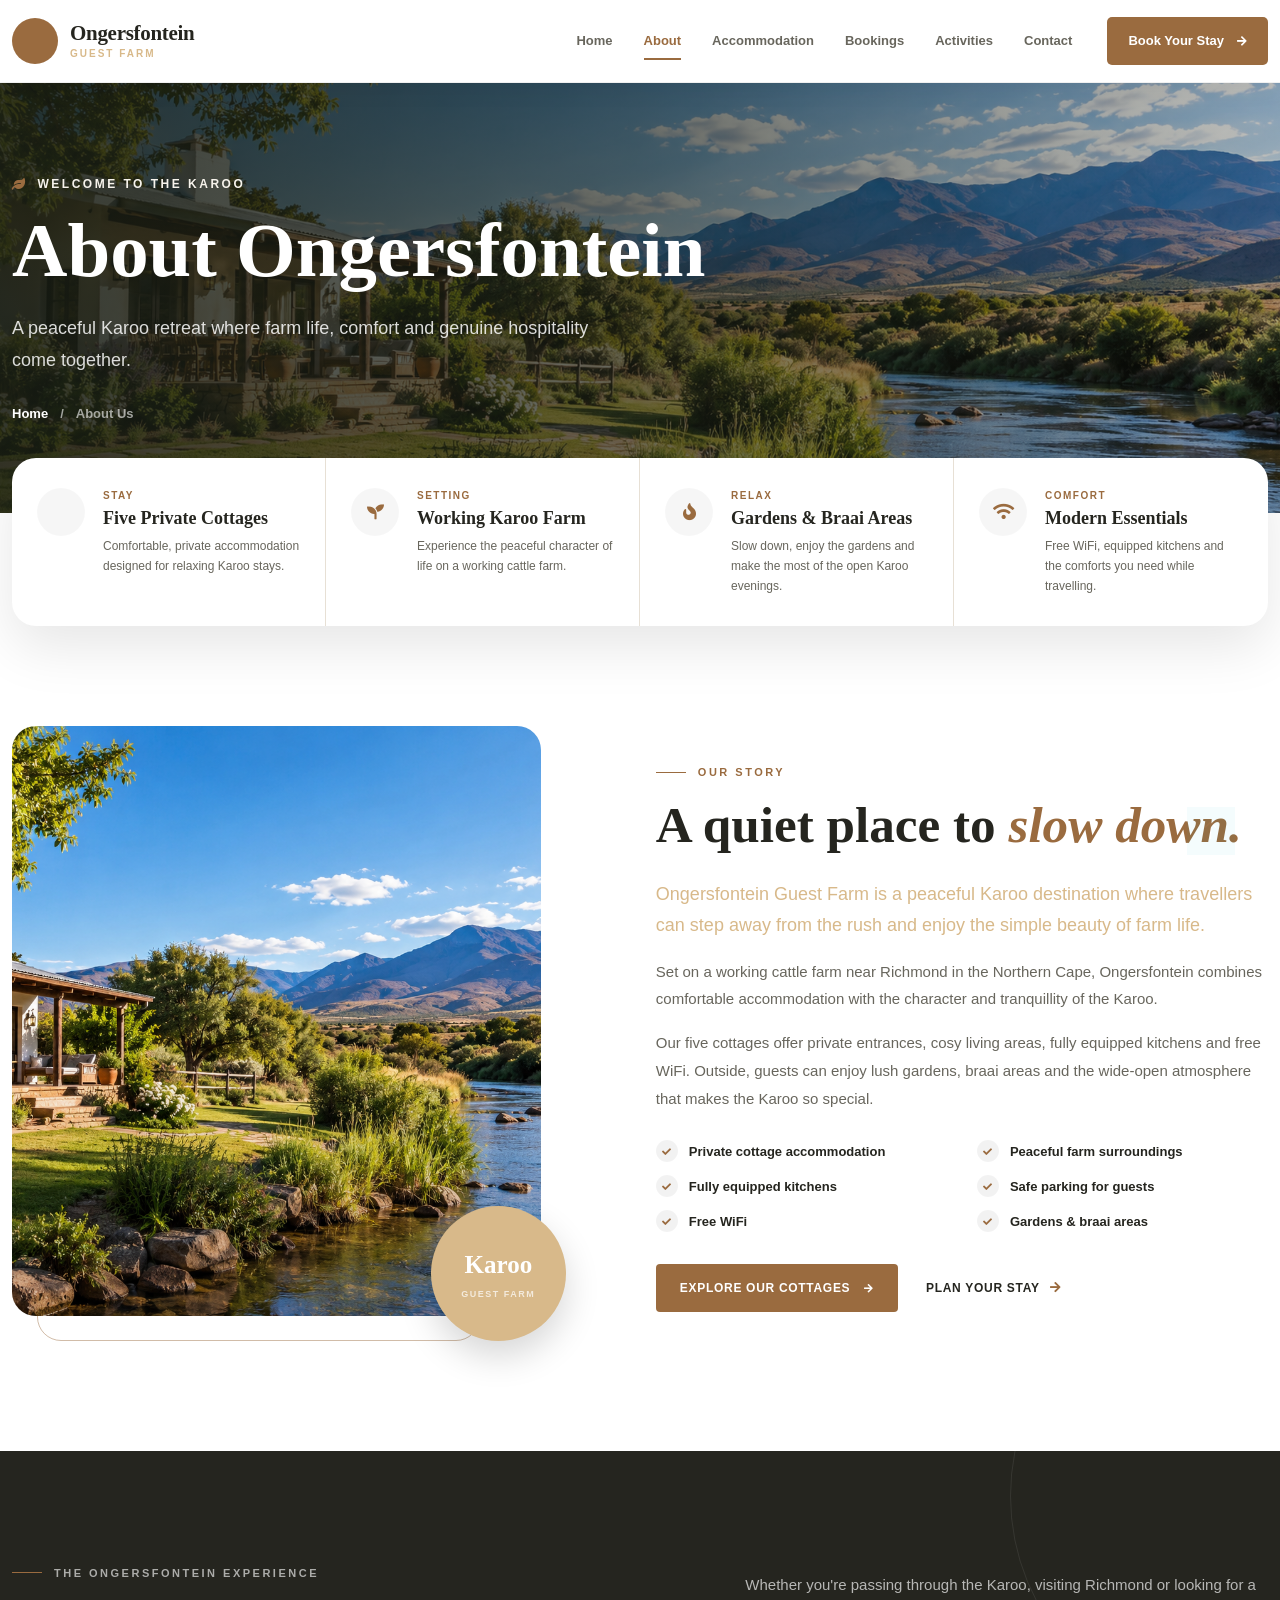
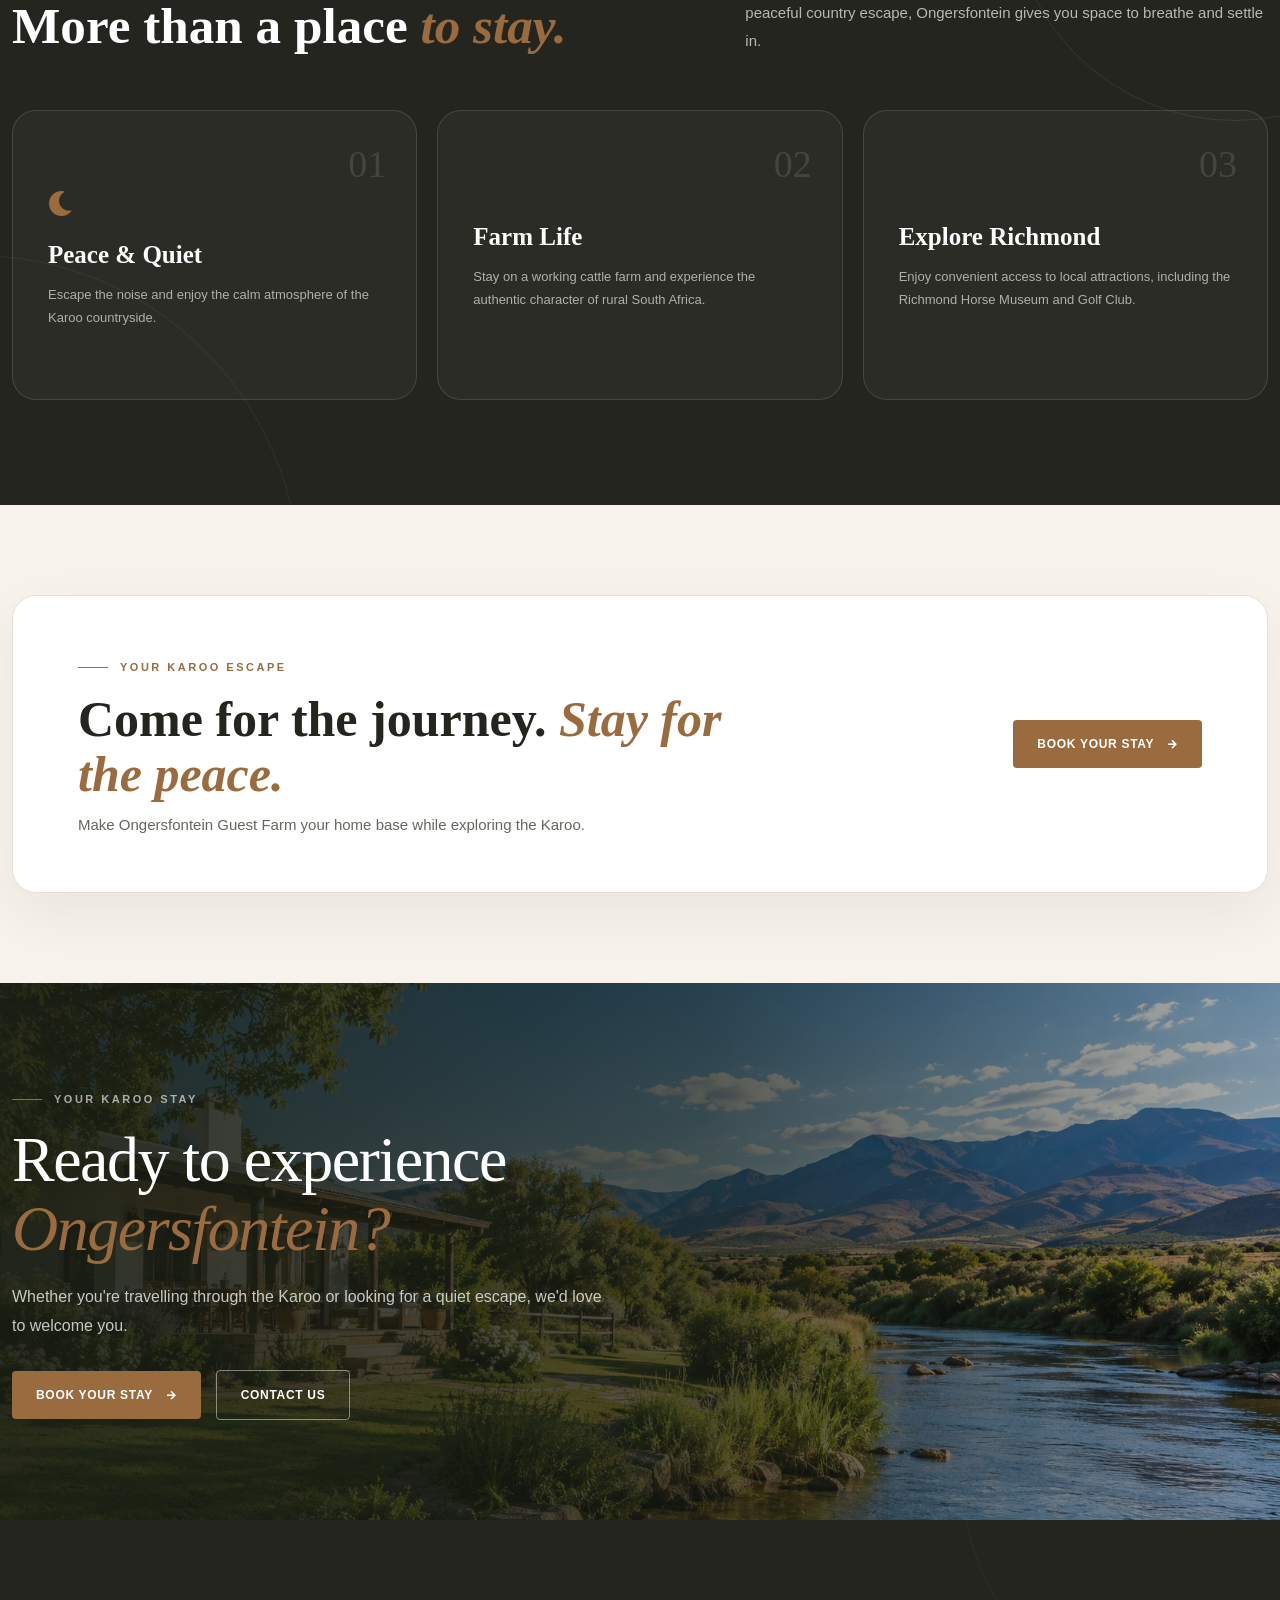
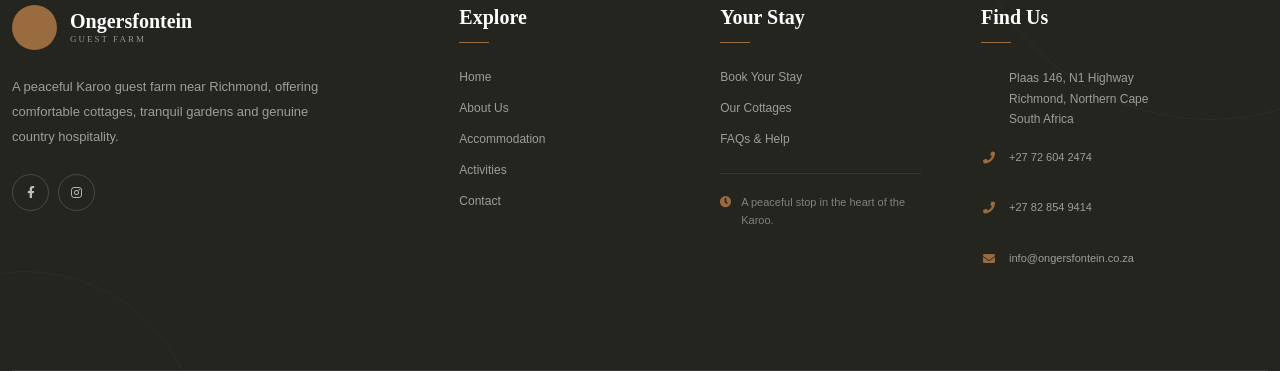
==== commit 4ec5e735: "Add files via upload" ====
--- a/about.html
+++ b/about.html
@@ -104,7 +104,9 @@
     </div>
 </nav>
 <!-- Navbar End -->
-
+<!-- =========================
+     HERO
+========================= -->
 
 <!-- Page Hero Start -->
 <section class="inner-page-hero">
